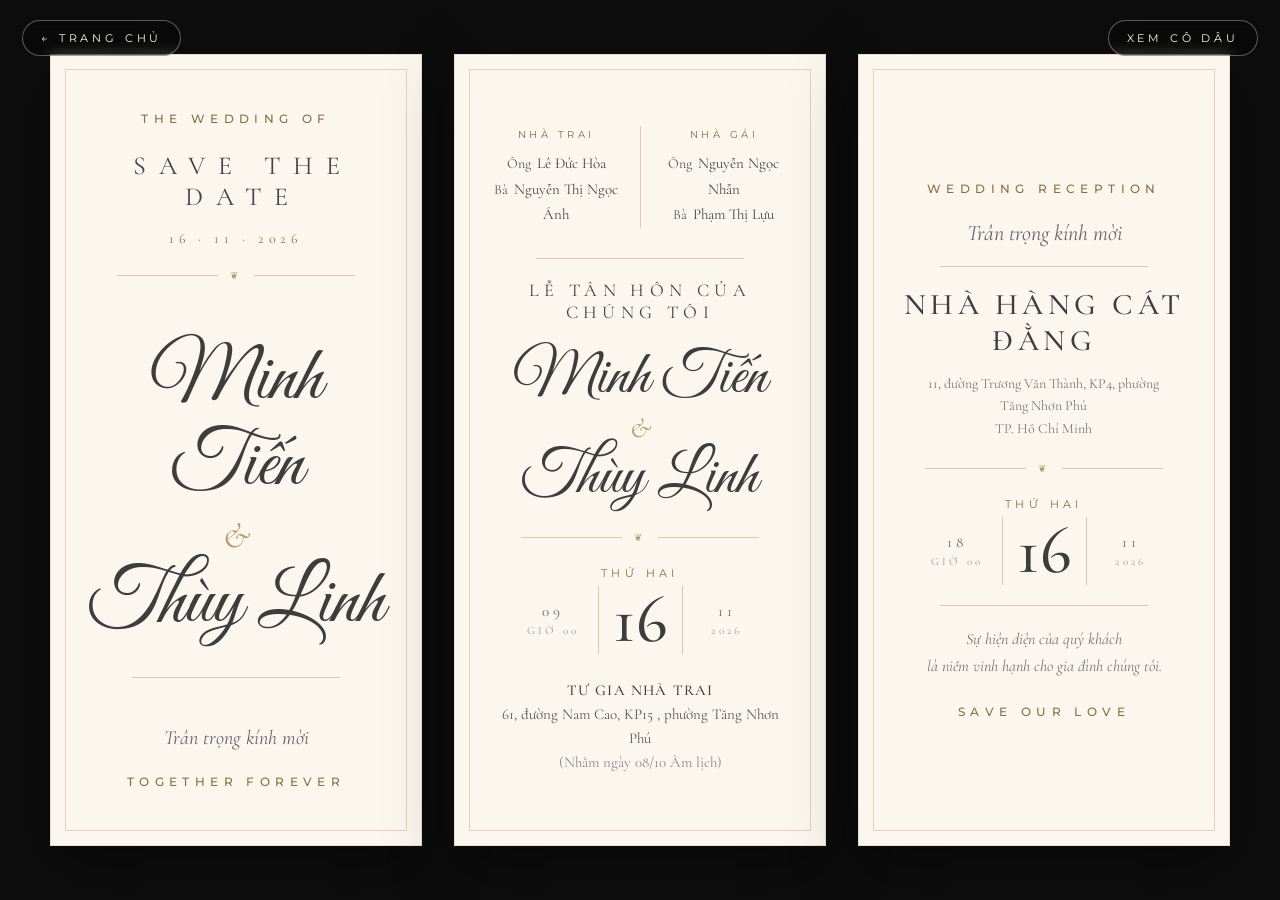
==== thiep.html @ 05ad0d91 "fix title" ====
<!DOCTYPE html>
<html lang="vi">

<head>
    <meta charset="UTF-8" />
    <meta name="viewport" content="width=device-width, initial-scale=1.0" />
    <title>Thiệp cưới</title>

    <link rel="stylesheet" href="styles.css">
</head>

<body>

    <!-- Dữ liệu dùng chung -->
    <script src="info.js"></script>

    <!-- Nút quay lại trang giới thiệu -->
    <a href="index.html" class="back-link" aria-label="Quay lại">&larr; Trang chủ</a>
    <a href="#" class="side-switch" data-side-toggle aria-label="Chuyển phía hiển thị"></a>

    <main class="invitation">

        <!-- =============================================
             CARD 1 — SAVE THE DATE
             ============================================= -->
        <section class="card card--save">
            <p class="eyebrow" data-bind="card1.eyebrowTop"></p>

            <div class="spacer-md"></div>
            <h1 class="title save-title" data-bind="card1.title"></h1>

            <p class="save-date" data-bind="card1.dateDisplay"></p>

            <div class="divider-ornate"><span>&#10086;</span></div>

            <div class="couple">
                <span class="script name" data-bind="groom.name"></span>
                <span class="amp" data-bind="card1.amp"></span>
                <span class="script name" data-bind="bride.name"></span>
            </div>

            <div class="divider"></div>

            <p class="invite-note" data-bind="card1.inviteNote"></p>

            <div class="spacer-md"></div>
            <p class="eyebrow" data-bind="card1.eyebrowBottom"></p>
        </section>


        <!-- =============================================
             CARD 2 — LỄ (Lễ Đính Hôn / Vu Quy / …)
             ============================================= -->
        <section class="card card--main">

            <!-- Gia đình hai bên -->
            <div class="families" data-bind-html="card2.familiesHtml"></div>

            <div class="divider"></div>

            <p class="main-title" data-bind="card2.title"></p>

            <div class="spacer-md"></div>

            <div class="couple-main">
                <span class="script name" data-bind="groom.name"></span>
                <span class="amp" data-bind="card2.amp"></span>
                <span class="script name" data-bind="bride.name"></span>
            </div>

            <div class="divider-ornate"><span>&#10086;</span></div>

            <p class="weekday" data-bind="card2.weekday"></p>
            <div class="date-block">
                <div class="side">
                    <span data-bind="card2.hour"></span>
                    <small data-bind="card2.minuteLabel"></small>
                </div>
                <div class="day-big" data-bind="card2.day"></div>
                <div class="side">
                    <span data-bind="card2.month"></span>
                    <small data-bind="card2.year"></small>
                </div>
            </div>

            <div class="spacer-md"></div>

            <p class="venue">
                <strong data-bind="card2.venueName"></strong><br />
                <span data-bind="card2.venueAddress"></span><br />
                <span class="muted" data-bind="card2.lunarNote"></span>
            </p>
        </section>


        <!-- =============================================
             CARD 3 — TIỆC
             ============================================= -->
        <section class="card card--party">
            <p class="eyebrow" data-bind="card3.eyebrowTop"></p>

            <div class="spacer-md"></div>
            <p class="welcome" data-bind="card3.welcome"></p>

            <div class="divider"></div>

            <h2 class="venue-name" data-bind="card3.venueName"></h2>
            <div class="spacer-sm"></div>
            <p class="venue-address" data-bind-html="card3.addressHtml"></p>

            <div class="divider-ornate"><span>&#10086;</span></div>

            <p class="weekday" data-bind="card3.weekday"></p>
            <div class="date-block">
                <div class="side">
                    <span data-bind="card3.hour"></span>
                    <small data-bind="card3.minuteLabel"></small>
                </div>
                <div class="day-big" data-bind="card3.day"></div>
                <div class="side">
                    <span data-bind="card3.month"></span>
                    <small data-bind="card3.year"></small>
                </div>
            </div>

            <div class="divider"></div>

            <p class="closing" data-bind-html="card3.closingHtml"></p>

            <div class="spacer-md"></div>
            <p class="eyebrow" data-bind="card3.eyebrowBottom"></p>
        </section>

    </main>


    <!-- =============================================================
         SCRIPT: BIND dữ liệu sự kiện được chọn vào 3 thẻ
         ============================================================= -->
    <script>
        (function () {
            /* ---- Helpers ---- */
            const escapeHtml = (value) =>
                String(value ?? "")
                    .replace(/&/g, "&amp;")
                    .replace(/</g, "&lt;")
                    .replace(/>/g, "&gt;")
                    .replace(/\"/g, "&quot;")
                    .replace(/'/g, "&#39;");

            const parseDate = (s) => {
                const m = /^\s*(.+?)\s*-\s*(\d{1,2})\/(\d{1,2})\/(\d{4})\s*$/.exec(s || "");
                return m
                    ? { weekday: m[1].trim(), day: m[2], month: m[3], year: m[4] }
                    : { weekday: "", day: "", month: "", year: "" };
            };

            const parseTime = (s) => {
                const [h = "", mm = ""] = (s || "").split(":");
                return { hour: h, minute: mm };
            };

            const linesToHtml = (lines) =>
                (Array.isArray(lines) ? lines : [lines])
                    .filter((l) => l != null && l !== "")
                    .map((l) => String(l))
                    .join("<br/>");

            const renderFamily = (family, card2) => `
                <div class="family">
                    <p class="role">${escapeHtml(family.label)}</p>
                    <p>
                        <span>${escapeHtml(card2.fatherPrefix)}</span>&nbsp;
                        <span class="parent-name">${escapeHtml(family.parents.father)}</span>
                    </p>
                    <p>
                        <span>${escapeHtml(card2.motherPrefix)}</span>&nbsp;
                        <span class="parent-name">${escapeHtml(family.parents.mother)}</span>
                    </p>
                </div>
            `;

            /* ---- Chọn event theo URL: ?event=<id> ---- */
            const params = new URLSearchParams(location.search);
            const defaultSide = info.defaultSide === "bride" ? "bride" : "groom";
            const currentSide = params.get("side") === "bride"
                ? "bride"
                : (params.get("side") === "groom" ? "groom" : defaultSide);
            const nextSide = currentSide === "groom" ? "bride" : "groom";
            const eventId = params.get("event")
                || info.defaultEventId
                || (info.events[0] && info.events[0].id);
            const buildUrl = (path, updates = {}) => {
                const nextParams = new URLSearchParams(location.search);
                Object.entries(updates).forEach(([key, value]) => {
                    if (value == null || value === "") nextParams.delete(key);
                    else nextParams.set(key, value);
                });
                const query = nextParams.toString();
                return query ? `${path}?${query}` : path;
            };

            const ev = info.events.find((e) => e.id === eventId) || info.events[0] || {};
            const sideDetails = (ev.detailsBySide && ev.detailsBySide[currentSide]) || {};
            const getEventValue = (key) => sideDetails[key] ?? ev[key] ?? "";
            const party = (ev.partyBySide && ev.partyBySide[currentSide]) || ev.party || {};
            const eventName = sideDetails.name
                || (ev.nameBySide && ev.nameBySide[currentSide])
                || ev.name
                || "";
            const card2Title = sideDetails.card2Title
                || (ev.card2TitleBySide && ev.card2TitleBySide[currentSide])
                || ev.card2Title
                || info.card2.title
                || eventName;
            const familyOrder = currentSide === "bride"
                ? [
                    { label: info.card2.nhaGaiLabel, parents: info.bride.parents },
                    { label: info.card2.nhaTraiLabel, parents: info.groom.parents }
                ]
                : [
                    { label: info.card2.nhaTraiLabel, parents: info.groom.parents },
                    { label: info.card2.nhaGaiLabel, parents: info.bride.parents }
                ];
            const familiesHtml = `
                ${renderFamily(familyOrder[0], info.card2)}
                <div class="vline"></div>
                ${renderFamily(familyOrder[1], info.card2)}
            `;

            const d = parseDate(getEventValue("date"));              // ngày của lễ (Card 1 + Card 2)
            const t2 = parseTime(getEventValue("time"));             // giờ lễ
            const t3 = parseTime(party.time || getEventValue("time")); // giờ tiệc

            const hSfx2 = info.card2.hourSuffix || "Giờ";
            const hSfx3 = info.card3.hourSuffix || "Giờ";

            const lunarRaw = (getEventValue("date_al") || "").replace(/^ÂL\s*:\s*/i, "").trim();
            const lunarNote = lunarRaw ? `(Nhằm ngày ${lunarRaw} Âm lịch)` : "";

            /* ---- ViewModel ---- */
            const vm = {
                groom: info.groom,
                bride: info.bride,

                card1: {
                    ...info.card1,
                    title: sideDetails.card1Title || ev.card1Title || info.card1.title || "Save the Date",
                    dateDisplay: (d.day && d.month && d.year)
                        ? `${d.day} · ${d.month} · ${d.year}`
                        : ""
                },

                card2: {
                    ...info.card2,
                    title: card2Title,
                    weekday: d.weekday,
                    day: d.day,
                    month: d.month,
                    year: d.year,
                    hour: t2.hour,
                    minuteLabel: hSfx2 + " " + (t2.minute || "00"),
                    venueName: (getEventValue("venue") || "").toUpperCase(),
                    venueAddress: getEventValue("address"),
                    lunarNote,
                    familiesHtml
                },

                card3: {
                    ...info.card3,
                    eyebrowTop: sideDetails.card3EyebrowTop || ev.card3EyebrowTop || info.card3.eyebrowTop || "",
                    venueName: party.venueName || info.card3.venueName || "",
                    weekday: d.weekday,
                    day: d.day,
                    month: d.month,
                    year: d.year,
                    hour: t3.hour,
                    minuteLabel: hSfx3 + " " + (t3.minute || "00"),
                    addressHtml: linesToHtml(party.addressLines || info.card3.addressLines || []),
                    closingHtml: linesToHtml(info.card3.closingLines)
                }
            };

            /* ---- Bind vào DOM ---- */
            const byPath = (obj, path) =>
                path.split(".").reduce((o, k) => (o == null ? undefined : o[k]), obj);

            const backLink = document.querySelector(".back-link");
            if (backLink) backLink.href = buildUrl("index.html", { side: currentSide, event: null });

            const switchLink = document.querySelector("[data-side-toggle]");
            if (switchLink) {
                switchLink.href = buildUrl("thiep.html", { event: eventId, side: nextSide });
                switchLink.textContent = nextSide === "groom" ? "Xem chú rể" : "Xem cô dâu";
                switchLink.title = currentSide === "groom"
                    ? "Đang xem phía chú rể"
                    : "Đang xem phía cô dâu";
            }

            document.title = eventName
                ? `${eventName} | ${info.groom.name} & ${info.bride.name}`
                : (info.pageTitle || document.title);

            document.querySelectorAll("[data-bind]").forEach((el) => {
                const v = byPath(vm, el.dataset.bind);
                if (v !== undefined && v !== null) el.textContent = String(v);
            });

            document.querySelectorAll("[data-bind-html]").forEach((el) => {
                const v = byPath(vm, el.dataset.bindHtml);
                if (v !== undefined && v !== null) el.innerHTML = String(v);
            });
        })();
    </script>

</body>

</html>
---- styles.css ----
@import url("https://fonts.googleapis.com/css2?family=Cormorant+Garamond:wght@300;400;500;600&family=Great+Vibes&family=Montserrat:wght@300;400;500;600&display=swap");

/* =========================================================
   FONT SETTINGS
   Doi font tai day de ap dung cho toan bo thiep.
   Neu dung font Google moi, doi luon dong @import phia tren.
   ========================================================= */
:root {
    --font-body: "Montserrat", "Helvetica Neue", Arial, sans-serif;
    --font-serif: "Cormorant Garamond", "Times New Roman", serif;
    --font-script: "Great Vibes", cursive;
}

/* =========================================================
   RESET & BASE
   ========================================================= */
* {
    box-sizing: border-box;
    margin: 0;
    padding: 0;
}

html,
body {
    min-height: 100%;
}

body {
    font-family: var(--font-body);
    color: #555;
    background: #0d0d0d url("assets/bg.png") center center / cover no-repeat fixed;
    min-height: 100vh;
    padding: 48px 24px;
    display: flex;
    align-items: center;
    justify-content: center;
}

/* =========================================================
   LAYOUT - 3 CARD
   ========================================================= */
.invitation {
    width: 100%;
    max-width: 1180px;
    display: grid;
    grid-template-columns: repeat(3, 1fr);
    gap: 32px;
}

.card {
    position: relative;
    background: #fbf7ee;
    padding: 56px 36px;
    min-height: 720px;
    display: flex;
    flex-direction: column;
    justify-content: center;
    align-items: center;
    text-align: center;
    color: #555;
    box-shadow: 0 20px 60px rgba(0, 0, 0, 0.35);
    border: 1px solid rgba(184, 153, 104, 0.25);
    transition: transform 0.5s ease, box-shadow 0.5s ease;
    opacity: 0;
    transform: translateY(24px);
    animation: fadeUp 1.2s ease forwards;
}

.card:nth-child(1) {
    animation-delay: 0.1s;
}

.card:nth-child(2) {
    animation-delay: 0.35s;
}

.card:nth-child(3) {
    animation-delay: 0.6s;
}

.card:hover {
    transform: translateY(-10px);
    box-shadow: 0 30px 80px rgba(0, 0, 0, 0.45);
}

.card::before {
    content: "";
    position: absolute;
    inset: 14px;
    border: 1px solid rgba(184, 153, 104, 0.4);
    pointer-events: none;
}

/* =========================================================
   TYPOGRAPHY
   ========================================================= */
.eyebrow {
    font-family: var(--font-body);
    font-size: 12px;
    font-weight: 500;
    letter-spacing: 0.45em;
    text-transform: uppercase;
    color: #8a6f3d;
}

.title {
    font-family: var(--font-serif);
    font-weight: 400;
    letter-spacing: 0.3em;
    text-transform: uppercase;
    color: #444;
}

.script {
    font-family: var(--font-script);
    color: #3d3d3d;
    font-weight: 400;
    line-height: 1.1;
}

.muted {
    color: #888;
}

/* =========================================================
   DIVIDER
   ========================================================= */
.divider {
    width: 70%;
    height: 1px;
    background: rgba(184, 153, 104, 0.5);
    margin: 20px auto;
}

.divider-ornate {
    display: flex;
    align-items: center;
    justify-content: center;
    gap: 12px;
    margin: 22px auto;
    width: 80%;
}

.divider-ornate::before,
.divider-ornate::after {
    content: "";
    flex: 1;
    height: 1px;
    background: rgba(184, 153, 104, 0.5);
}

.divider-ornate span {
    color: #b89968;
    font-size: 10px;
    letter-spacing: 0.4em;
}

/* =========================================================
   CARD 1 — SAVE THE DATE
   ========================================================= */
.card--save .save-title {
    font-size: 26px;
    letter-spacing: 0.5em;
    margin-left: 0.5em;
}

.card--save .save-date {
    margin-top: 18px;
    font-family: var(--font-serif);
    font-size: 14px;
    letter-spacing: 0.35em;
    text-transform: uppercase;
    color: #8a6f3d;
}

.card--save .couple {
    margin: 34px 0 10px;
}

.card--save .couple .name {
    font-size: 78px;
    display: block;
}

.card--save .couple .amp {
    font-family: var(--font-serif);
    font-style: italic;
    font-size: 36px;
    color: #b89968;
    display: block;
    margin: 4px 0;
}

.card--save .invite-note {
    font-family: var(--font-serif);
    font-style: italic;
    font-size: 20px;
    color: #666;
    margin-top: 28px;
}

/* =========================================================
   CARD 2 — THÔNG TIN CHÍNH
   ========================================================= */
.families {
    display: grid;
    grid-template-columns: 1fr 1px 1fr;
    gap: 18px;
    width: 100%;
    align-items: start;
    margin-bottom: 10px;
}

.families .family {
    font-family: var(--font-serif);
    color: #555;
    font-size: 14px;
    line-height: 1.7;
}

.families .family .role {
    font-family: var(--font-body);
    font-size: 10px;
    letter-spacing: 0.35em;
    text-transform: uppercase;
    color: #8a6f3d;
    margin-bottom: 8px;
}

.families .family .parent-name {
    font-size: 15px;
    color: #444;
}

.families .vline {
    width: 1px;
    background: rgba(184, 153, 104, 0.45);
    justify-self: center;
    align-self: stretch;
}

.card--main .main-title {
    font-family: var(--font-serif);
    font-weight: 400;
    font-size: 18px;
    letter-spacing: 0.3em;
    text-transform: uppercase;
    color: #444;
}

.card--main .couple-main .name {
    font-size: 62px;
    display: block;
    line-height: 1;
}

.card--main .couple-main .amp {
    font-family: var(--font-serif);
    font-style: italic;
    font-size: 28px;
    color: #b89968;
    display: block;
    margin: 2px 0;
}

.date-block {
    display: grid;
    grid-template-columns: 1fr auto 1fr;
    align-items: center;
    gap: 18px;
    margin: 6px auto 0;
}

.date-block .side {
    font-family: var(--font-serif);
    font-size: 15px;
    letter-spacing: 0.25em;
    text-transform: uppercase;
    color: #666;
}

.date-block .side small {
    display: block;
    font-size: 11px;
    letter-spacing: 0.3em;
    color: #999;
    margin-top: 4px;
}

.date-block .day-big {
    font-family: var(--font-serif);
    font-weight: 500;
    font-size: 68px;
    line-height: 1;
    color: #3d3d3d;
    padding: 0 14px;
    border-left: 1px solid rgba(184, 153, 104, 0.5);
    border-right: 1px solid rgba(184, 153, 104, 0.5);
}

.weekday {
    font-family: var(--font-body);
    font-size: 11px;
    letter-spacing: 0.4em;
    text-transform: uppercase;
    color: #8a6f3d;
}

.venue {
    font-family: var(--font-serif);
    font-size: 15px;
    line-height: 1.6;
    color: #555;
}

.venue strong {
    font-weight: 500;
    color: #3d3d3d;
    letter-spacing: 0.08em;
}

/* =========================================================
   CARD 3 — TIỆC CƯỚI
   ========================================================= */
.card--party .welcome {
    font-family: var(--font-serif);
    font-style: italic;
    font-size: 22px;
    color: #666;
}

.card--party .venue-name {
    font-family: var(--font-serif);
    font-size: 30px;
    font-weight: 500;
    letter-spacing: 0.15em;
    text-transform: uppercase;
    color: #3d3d3d;
    line-height: 1.2;
}

.card--party .venue-address {
    font-family: var(--font-serif);
    font-size: 14px;
    color: #777;
    line-height: 1.6;
    max-width: 80%;
    margin: 0 auto;
}

.card--party .closing {
    font-family: var(--font-serif);
    font-style: italic;
    font-size: 16px;
    color: #777;
    line-height: 1.7;
    max-width: 85%;
    margin: 0 auto;
}

/* =========================================================
   SPACERS
   ========================================================= */
.spacer-sm {
    height: 14px;
}

.spacer-md {
    height: 24px;
}

.spacer-lg {
    height: 36px;
}

/* =========================================================
   ANIMATION
   ========================================================= */
@keyframes fadeUp {
    from {
        opacity: 0;
        transform: translateY(24px);
    }

    to {
        opacity: 1;
        transform: translateY(0);
    }
}

/* =========================================================
   BACK LINK (trang chi tiết)
   ========================================================= */
.back-link,
.side-switch {
    position: fixed;
    top: 20px;
    z-index: 10;
    font-family: var(--font-body);
    font-size: 11px;
    letter-spacing: 0.35em;
    text-transform: uppercase;
    color: #fbf7ee;
    text-decoration: none;
    padding: 10px 18px;
    border: 1px solid rgba(251, 247, 238, 0.35);
    border-radius: 999px;
    background: rgba(0, 0, 0, 0.25);
    backdrop-filter: blur(6px);
    transition: all 0.3s ease;
}

.back-link {
    left: 22px;
}

.side-switch {
    right: 22px;
}

.back-link:hover,
.side-switch:hover {
    background: rgba(251, 247, 238, 0.15);
    border-color: rgba(251, 247, 238, 0.7);
}

/* =========================================================
   LANDING PAGE — index.html
   ========================================================= */
.landing-card {
    width: 100%;
    max-width: 680px;
    background: #fbf7ee;
    border-radius: 28px;
    padding: 56px 44px 44px;
    box-shadow: 0 25px 70px rgba(0, 0, 0, 0.45);
    border: 1px solid rgba(184, 153, 104, 0.25);
    text-align: center;
    position: relative;
    opacity: 0;
    transform: translateY(24px);
    animation: fadeUp 1.1s ease forwards;
}

.landing-eyebrow {
    font-family: var(--font-body);
    font-size: 12px;
    font-weight: 500;
    letter-spacing: 0.45em;
    text-transform: uppercase;
    color: #8a6f3d;
    margin-bottom: 18px;
}

.landing-couple {
    margin: 10px 0 28px;
}

.landing-name {
    font-family: var(--font-script);
    font-size: 84px;
    color: #1a4325;
    font-weight: 400;
    line-height: 1.05;
}

.landing-amp {
    font-family: var(--font-serif);
    font-style: italic;
    font-size: 40px;
    color: #c5a059;
    margin: 6px 0;
}

.event-list {
    list-style: none;
    display: grid;
    gap: 18px;
    margin: 22px 0 30px;
}

.event-card-wrap {
    opacity: 0;
    transform: translateY(18px);
    animation: fadeUp 0.9s ease forwards;
}

.event-card {
    display: block;
    text-decoration: none;
    background: #ffffff;
    border: 1px solid rgba(26, 67, 37, 0.18);
    border-radius: 18px;
    padding: 22px 26px;
    color: #555;
    text-align: center;
    position: relative;
    overflow: hidden;
    transition: transform 0.35s ease, box-shadow 0.35s ease, border-color 0.35s ease;
}

.event-card::after {
    content: "";
    position: absolute;
    inset: 0;
    background: linear-gradient(120deg, transparent 0%, rgba(197, 160, 89, 0.08) 50%, transparent 100%);
    opacity: 0;
    transition: opacity 0.4s ease;
    pointer-events: none;
}

.event-card:hover {
    transform: translateY(-4px);
    box-shadow: 0 14px 32px rgba(0, 0, 0, 0.18);
    border-color: rgba(197, 160, 89, 0.6);
}

.event-card:hover::after {
    opacity: 1;
}

.event-name {
    font-family: var(--font-serif);
    font-weight: 600;
    font-size: 24px;
    letter-spacing: 0.06em;
    color: #1a4325;
    margin-bottom: 6px;
}

.event-date {
    font-family: var(--font-serif);
    font-size: 15px;
    color: #84a58b;
    letter-spacing: 0.04em;
}

.event-date-al {
    font-family: var(--font-body);
    font-size: 12px;
    color: #999;
    letter-spacing: 0.1em;
    margin-top: 2px;
}

.event-venue {
    margin-top: 12px;
    font-family: var(--font-body);
    font-size: 10px;
    font-weight: 600;
    letter-spacing: 0.28em;
    text-transform: uppercase;
    color: #8a6f3d;
}

.event-address {
    margin-top: 6px;
    font-family: var(--font-serif);
    font-size: 15px;
    line-height: 1.5;
    color: #666;
}

.event-cta {
    display: inline-block;
    margin-top: 10px;
    font-family: var(--font-body);
    font-size: 10px;
    letter-spacing: 0.35em;
    text-transform: uppercase;
    color: #c5a059;
    opacity: 0;
    transform: translateY(6px);
    transition: opacity 0.35s ease, transform 0.35s ease;
}

.event-card:hover .event-cta {
    opacity: 1;
    transform: translateY(0);
}

.landing-footer {
    font-family: var(--font-body);
    font-size: 11px;
    font-weight: 500;
    letter-spacing: 0.45em;
    text-transform: uppercase;
    color: #8a6f3d;
    margin-top: 12px;
}

/* =========================================================
   RESPONSIVE
   ========================================================= */
@media (max-width: 960px) {
    body {
        padding: 28px 16px;
        background-attachment: scroll;
    }

    .invitation {
        grid-template-columns: 1fr;
        max-width: 460px;
        gap: 24px;
    }

    .card {
        min-height: auto;
        padding: 48px 28px;
    }

    .card--save .couple .name {
        font-size: 64px;
    }

    .card--main .couple-main .name {
        font-size: 54px;
    }

    .date-block .day-big {
        font-size: 58px;
    }

    .landing-card {
        padding: 44px 26px 30px;
        border-radius: 22px;
    }

    .landing-name {
        font-size: 64px;
    }

    .landing-amp {
        font-size: 32px;
    }

    .back-link,
    .side-switch {
        top: 12px;
        padding: 8px 14px;
        font-size: 10px;
    }

    .back-link {
        left: 12px;
    }

    .side-switch {
        right: 12px;
    }
}
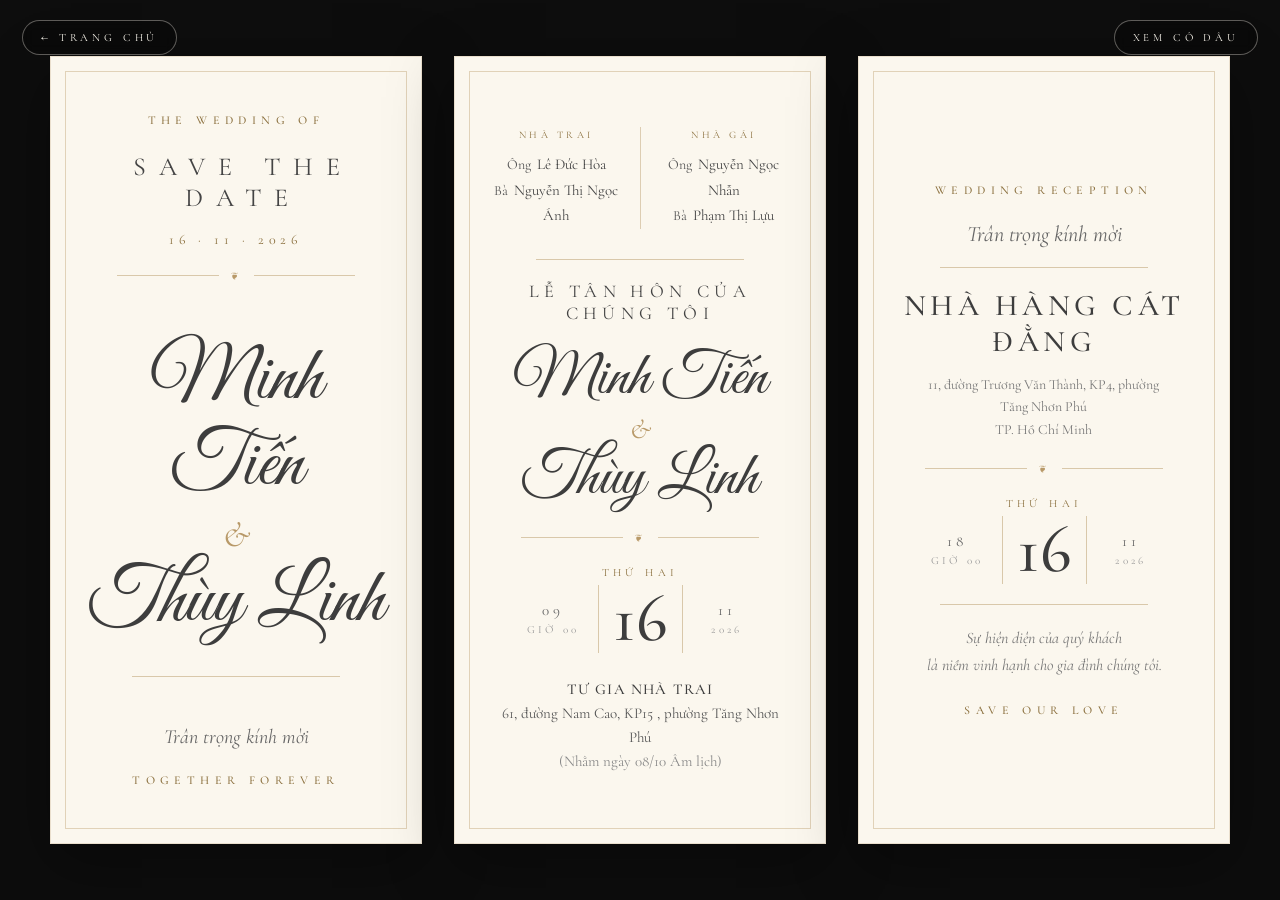
==== commit 8a748dde: "fix" ====
--- a/thiep.html
+++ b/thiep.html
@@ -6,6 +6,8 @@
     <meta name="viewport" content="width=device-width, initial-scale=1.0" />
     <title>Thiệp cưới</title>
 
+    <link rel="icon" type="image/png" href="assets/marriage.png">
+    <link rel="apple-touch-icon" href="assets/marriage.png">
     <link rel="stylesheet" href="styles.css">
 </head>
 
--- a/styles.css
+++ b/styles.css
@@ -1,16 +1,18 @@
-@import url("https://fonts.googleapis.com/css2?family=Cormorant+Garamond:wght@300;400;500;600&family=Great+Vibes&family=Montserrat:wght@300;400;500;600&display=swap");
+@import url("https://fonts.googleapis.com/css2?family=Be+Vietnam+Pro:wght@300;400;500;600&family=Cormorant+Garamond:wght@300;400;500;600&family=Great+Vibes&family=Montserrat:wght@300;400;500;600&display=swap");
 
 /* =========================================================
    FONT SETTINGS
    Doi font tai day de ap dung cho toan bo thiep.
    Neu dung font Google moi, doi luon dong @import phia tren.
    ========================================================= */
-:root {
-    --font-body: "Montserrat", "Helvetica Neue", Arial, sans-serif;
+   :root {
+    --font-body: "Cormorant Garamond", "Times New Roman", serif;
     --font-serif: "Cormorant Garamond", "Times New Roman", serif;
     --font-script: "Great Vibes", cursive;
-}
-
+
+    --font-date: "Cormorant Garamond", "Times New Roman", serif;
+    --font-address: "Cormorant Garamond", "Times New Roman", serif;
+}
 /* =========================================================
    RESET & BASE
    ========================================================= */
@@ -166,7 +168,7 @@
 
 .card--save .save-date {
     margin-top: 18px;
-    font-family: var(--font-serif);
+    font-family: var(--font-date);
     font-size: 14px;
     letter-spacing: 0.35em;
     text-transform: uppercase;
@@ -272,7 +274,7 @@
 }
 
 .date-block .side {
-    font-family: var(--font-serif);
+    font-family: var(--font-date);
     font-size: 15px;
     letter-spacing: 0.25em;
     text-transform: uppercase;
@@ -288,7 +290,7 @@
 }
 
 .date-block .day-big {
-    font-family: var(--font-serif);
+    font-family: var(--font-date);
     font-weight: 500;
     font-size: 68px;
     line-height: 1;
@@ -299,7 +301,7 @@
 }
 
 .weekday {
-    font-family: var(--font-body);
+    font-family: var(--font-date);
     font-size: 11px;
     letter-spacing: 0.4em;
     text-transform: uppercase;
@@ -307,7 +309,7 @@
 }
 
 .venue {
-    font-family: var(--font-serif);
+    font-family: var(--font-address);
     font-size: 15px;
     line-height: 1.6;
     color: #555;
@@ -340,7 +342,7 @@
 }
 
 .card--party .venue-address {
-    font-family: var(--font-serif);
+    font-family: var(--font-address);
     font-size: 14px;
     color: #777;
     line-height: 1.6;
@@ -529,14 +531,14 @@
 }
 
 .event-date {
-    font-family: var(--font-serif);
+    font-family: var(--font-date);
     font-size: 15px;
     color: #84a58b;
     letter-spacing: 0.04em;
 }
 
 .event-date-al {
-    font-family: var(--font-body);
+    font-family: var(--font-date);
     font-size: 12px;
     color: #999;
     letter-spacing: 0.1em;
@@ -555,7 +557,7 @@
 
 .event-address {
     margin-top: 6px;
-    font-family: var(--font-serif);
+    font-family: var(--font-address);
     font-size: 15px;
     line-height: 1.5;
     color: #666;
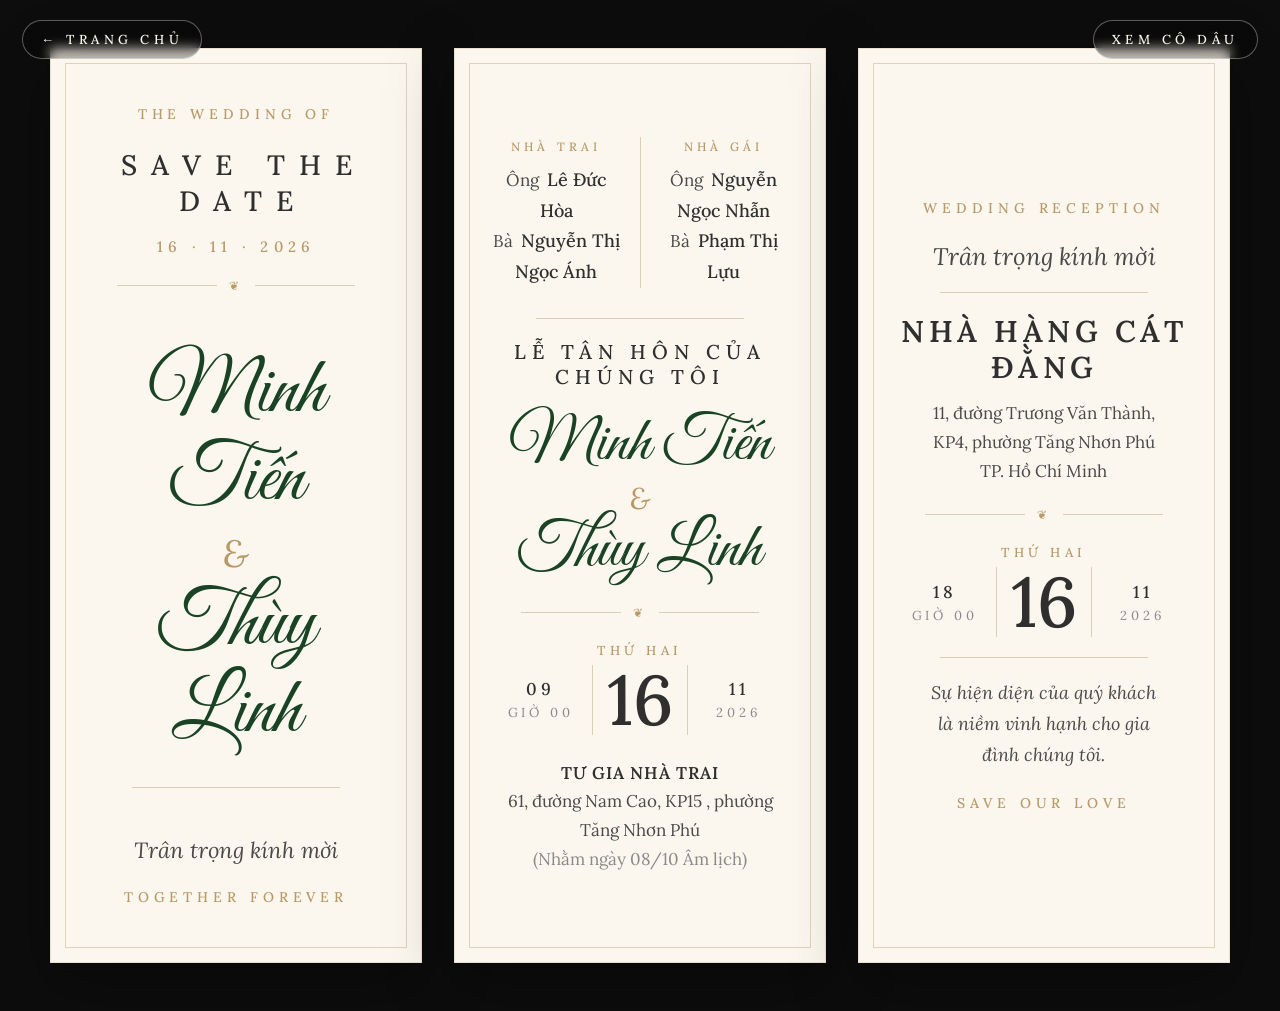
==== commit e0901bdb: "update" ====
--- a/thiep.html
+++ b/thiep.html
@@ -15,6 +15,7 @@
 
     <!-- Dữ liệu dùng chung -->
     <script src="info.js"></script>
+    <script src="transitions.js"></script>
 
     <!-- Nút quay lại trang giới thiệu -->
     <a href="index.html" class="back-link" aria-label="Quay lại">&larr; Trang chủ</a>
--- a/styles.css
+++ b/styles.css
@@ -1,18 +1,30 @@
-@import url("https://fonts.googleapis.com/css2?family=Be+Vietnam+Pro:wght@300;400;500;600&family=Cormorant+Garamond:wght@300;400;500;600&family=Great+Vibes&family=Montserrat:wght@300;400;500;600&display=swap");
+@import url("https://fonts.googleapis.com/css2?family=Lora:ital,wght@0,400;0,500;0,600;0,700;1,400;1,500;1,600&family=Great+Vibes&display=swap");
 
 /* =========================================================
    FONT SETTINGS
-   Doi font tai day de ap dung cho toan bo thiep.
-   Neu dung font Google moi, doi luon dong @import phia tren.
-   ========================================================= */
-   :root {
-    --font-body: "Cormorant Garamond", "Times New Roman", serif;
-    --font-serif: "Cormorant Garamond", "Times New Roman", serif;
-    --font-script: "Great Vibes", cursive;
-
-    --font-date: "Cormorant Garamond", "Times New Roman", serif;
-    --font-address: "Cormorant Garamond", "Times New Roman", serif;
-}
+     • --font-serif  : Lora — full vietnamese subset, render
+                       chuẩn các dấu chồng (ậ, ế, ễ, ự, ẫ, ợ…).
+     • --font-script : Great Vibes — calligraphy thanh thoát.
+                       Lưu ý: Great Vibes không có vietnamese
+                       subset chính thức, vài ký tự dấu chồng
+                       sẽ fallback sang font cursive hệ thống.
+   ========================================================= */
+:root {
+    --font-serif: "Lora", "Times New Roman", serif;
+    --font-script: "Great Vibes", "Brush Script MT", cursive;
+
+    --color-text: #4a4a4a;
+    --color-heading: #2f2f2f;
+    --color-muted: #8a8a8a;
+    --color-gold: #b89968;
+    --color-gold-soft: #c9ad7b;
+    --color-paper: #fbf7ee;
+    --color-line: rgba(184, 153, 104, 0.45);
+
+    --ease-out-expo: cubic-bezier(0.22, 1, 0.36, 1);
+    --ease-in-out-quart: cubic-bezier(0.76, 0, 0.24, 1);
+}
+
 /* =========================================================
    RESET & BASE
    ========================================================= */
@@ -27,15 +39,88 @@
     min-height: 100%;
 }
 
+html {
+    background: #0d0d0d url("assets/bg.png") center center / cover no-repeat fixed;
+}
+
 body {
-    font-family: var(--font-body);
-    color: #555;
-    background: #0d0d0d url("assets/bg.png") center center / cover no-repeat fixed;
+    font-family: var(--font-serif);
+    font-weight: 400;
+    color: var(--color-text);
     min-height: 100vh;
     padding: 48px 24px;
     display: flex;
     align-items: center;
     justify-content: center;
+    -webkit-font-smoothing: antialiased;
+    -moz-osx-font-smoothing: grayscale;
+    text-rendering: optimizeLegibility;
+}
+
+/* =========================================================
+   PAGE TRANSITIONS
+   - Trình duyệt mới: View Transitions API native (chỉ opacity
+     + slight slide, KHÔNG blur — blur khiến lag)
+   - Trình duyệt cũ : transitions.js inject .page-curtain để
+     che khoảng trống giữa 2 trang → không thấy flash
+   ========================================================= */
+@view-transition {
+    navigation: auto;
+}
+
+::view-transition-old(root) {
+    animation: 0.35s ease-out both fadeOutSimple;
+}
+
+::view-transition-new(root) {
+    animation: 0.55s var(--ease-out-expo) both fadeInSimple;
+}
+
+@keyframes fadeOutSimple {
+    to { opacity: 0; }
+}
+
+@keyframes fadeInSimple {
+    from {
+        opacity: 0;
+        transform: translateY(10px);
+    }
+}
+
+/* === Curtain (fallback cho trình duyệt không có View Transitions) === */
+.page-curtain {
+    position: fixed;
+    inset: 0;
+    z-index: 9999;
+    background: #0d0d0d;
+    opacity: 1;
+    pointer-events: none;
+    transition: opacity 0.6s var(--ease-out-expo);
+    will-change: opacity;
+}
+
+.page-curtain.is-open {
+    opacity: 0;
+}
+
+.page-curtain.is-covering {
+    opacity: 1;
+    transition-duration: 0.32s;
+    transition-timing-function: var(--ease-in-out-quart);
+}
+
+@media (prefers-reduced-motion: reduce) {
+    ::view-transition-old(root),
+    ::view-transition-new(root),
+    .card,
+    .landing-card,
+    .event-card-wrap {
+        animation-duration: 0.001ms !important;
+        animation-delay: 0ms !important;
+    }
+    .page-curtain {
+        transition-duration: 0.001ms !important;
+    }
 }
 
 /* =========================================================
@@ -51,7 +136,7 @@
 
 .card {
     position: relative;
-    background: #fbf7ee;
+    background: var(--color-paper);
     padding: 56px 36px;
     min-height: 720px;
     display: flex;
@@ -59,26 +144,19 @@
     justify-content: center;
     align-items: center;
     text-align: center;
-    color: #555;
+    color: var(--color-text);
     box-shadow: 0 20px 60px rgba(0, 0, 0, 0.35);
     border: 1px solid rgba(184, 153, 104, 0.25);
     transition: transform 0.5s ease, box-shadow 0.5s ease;
     opacity: 0;
-    transform: translateY(24px);
-    animation: fadeUp 1.2s ease forwards;
-}
-
-.card:nth-child(1) {
-    animation-delay: 0.1s;
-}
-
-.card:nth-child(2) {
-    animation-delay: 0.35s;
-}
-
-.card:nth-child(3) {
-    animation-delay: 0.6s;
-}
+    transform: translateY(18px);
+    animation: fadeUp 0.7s var(--ease-out-expo) forwards;
+    will-change: opacity, transform;
+}
+
+.card:nth-child(1) { animation-delay: 0.05s; }
+.card:nth-child(2) { animation-delay: 0.15s; }
+.card:nth-child(3) { animation-delay: 0.25s; }
 
 .card:hover {
     transform: translateY(-10px);
@@ -94,34 +172,46 @@
 }
 
 /* =========================================================
-   TYPOGRAPHY
-   ========================================================= */
-.eyebrow {
-    font-family: var(--font-body);
-    font-size: 12px;
+   TYPOGRAPHY — hệ thống chung
+   ========================================================= */
+.eyebrow,
+.weekday,
+.families .family .role,
+.card--save .save-date,
+.event-venue,
+.event-cta,
+.landing-eyebrow,
+.landing-footer,
+.back-link,
+.side-switch,
+.divider-ornate span {
+    font-family: var(--font-serif);
     font-weight: 500;
-    letter-spacing: 0.45em;
     text-transform: uppercase;
-    color: #8a6f3d;
-}
+    letter-spacing: 0.35em;
+    color: var(--color-gold);
+}
+
+.eyebrow { font-size: 14px; }
+.weekday { font-size: 13px; }
 
 .title {
     font-family: var(--font-serif);
-    font-weight: 400;
+    font-weight: 500;
     letter-spacing: 0.3em;
     text-transform: uppercase;
-    color: #444;
+    color: var(--color-heading);
 }
 
 .script {
     font-family: var(--font-script);
-    color: #3d3d3d;
+    color: #1a4325;
     font-weight: 400;
     line-height: 1.1;
 }
 
 .muted {
-    color: #888;
+    color: var(--color-muted);
 }
 
 /* =========================================================
@@ -130,7 +220,7 @@
 .divider {
     width: 70%;
     height: 1px;
-    background: rgba(184, 153, 104, 0.5);
+    background: var(--color-line);
     margin: 20px auto;
 }
 
@@ -148,12 +238,11 @@
     content: "";
     flex: 1;
     height: 1px;
-    background: rgba(184, 153, 104, 0.5);
+    background: var(--color-line);
 }
 
 .divider-ornate span {
-    color: #b89968;
-    font-size: 10px;
+    font-size: 12px;
     letter-spacing: 0.4em;
 }
 
@@ -161,18 +250,15 @@
    CARD 1 — SAVE THE DATE
    ========================================================= */
 .card--save .save-title {
-    font-size: 26px;
+    font-size: 28px;
     letter-spacing: 0.5em;
     margin-left: 0.5em;
 }
 
 .card--save .save-date {
     margin-top: 18px;
-    font-family: var(--font-date);
-    font-size: 14px;
+    font-size: 15px;
     letter-spacing: 0.35em;
-    text-transform: uppercase;
-    color: #8a6f3d;
 }
 
 .card--save .couple {
@@ -180,15 +266,16 @@
 }
 
 .card--save .couple .name {
-    font-size: 78px;
+    font-size: 80px;
     display: block;
 }
 
 .card--save .couple .amp {
     font-family: var(--font-serif);
     font-style: italic;
-    font-size: 36px;
-    color: #b89968;
+    font-weight: 400;
+    font-size: 38px;
+    color: var(--color-gold);
     display: block;
     margin: 4px 0;
 }
@@ -196,8 +283,9 @@
 .card--save .invite-note {
     font-family: var(--font-serif);
     font-style: italic;
-    font-size: 20px;
-    color: #666;
+    font-weight: 400;
+    font-size: 22px;
+    color: var(--color-text);
     margin-top: 28px;
 }
 
@@ -215,43 +303,42 @@
 
 .families .family {
     font-family: var(--font-serif);
-    color: #555;
-    font-size: 14px;
+    font-weight: 400;
+    color: var(--color-text);
+    font-size: 17px;
     line-height: 1.7;
 }
 
 .families .family .role {
-    font-family: var(--font-body);
-    font-size: 10px;
+    font-size: 12px;
     letter-spacing: 0.35em;
-    text-transform: uppercase;
-    color: #8a6f3d;
     margin-bottom: 8px;
 }
 
 .families .family .parent-name {
-    font-size: 15px;
-    color: #444;
+    font-weight: 500;
+    font-size: 18px;
+    color: var(--color-heading);
 }
 
 .families .vline {
     width: 1px;
-    background: rgba(184, 153, 104, 0.45);
+    background: var(--color-line);
     justify-self: center;
     align-self: stretch;
 }
 
 .card--main .main-title {
     font-family: var(--font-serif);
-    font-weight: 400;
-    font-size: 18px;
+    font-weight: 500;
+    font-size: 20px;
     letter-spacing: 0.3em;
     text-transform: uppercase;
-    color: #444;
+    color: var(--color-heading);
 }
 
 .card--main .couple-main .name {
-    font-size: 62px;
+    font-size: 64px;
     display: block;
     line-height: 1;
 }
@@ -259,8 +346,9 @@
 .card--main .couple-main .amp {
     font-family: var(--font-serif);
     font-style: italic;
-    font-size: 28px;
-    color: #b89968;
+    font-weight: 400;
+    font-size: 30px;
+    color: var(--color-gold);
     display: block;
     margin: 2px 0;
 }
@@ -274,51 +362,46 @@
 }
 
 .date-block .side {
-    font-family: var(--font-date);
-    font-size: 15px;
+    font-family: var(--font-serif);
+    font-weight: 500;
+    font-size: 17px;
     letter-spacing: 0.25em;
     text-transform: uppercase;
-    color: #666;
+    color: var(--color-heading);
 }
 
 .date-block .side small {
     display: block;
-    font-size: 11px;
+    font-size: 13px;
+    font-weight: 400;
     letter-spacing: 0.3em;
-    color: #999;
+    color: var(--color-muted);
     margin-top: 4px;
 }
 
 .date-block .day-big {
-    font-family: var(--font-date);
+    font-family: var(--font-serif);
     font-weight: 500;
-    font-size: 68px;
+    font-size: 70px;
     line-height: 1;
-    color: #3d3d3d;
+    color: var(--color-heading);
     padding: 0 14px;
-    border-left: 1px solid rgba(184, 153, 104, 0.5);
-    border-right: 1px solid rgba(184, 153, 104, 0.5);
-}
-
-.weekday {
-    font-family: var(--font-date);
-    font-size: 11px;
-    letter-spacing: 0.4em;
-    text-transform: uppercase;
-    color: #8a6f3d;
+    border-left: 1px solid var(--color-line);
+    border-right: 1px solid var(--color-line);
 }
 
 .venue {
-    font-family: var(--font-address);
-    font-size: 15px;
-    line-height: 1.6;
-    color: #555;
+    font-family: var(--font-serif);
+    font-weight: 400;
+    font-size: 17px;
+    line-height: 1.7;
+    color: var(--color-text);
 }
 
 .venue strong {
-    font-weight: 500;
-    color: #3d3d3d;
-    letter-spacing: 0.08em;
+    font-weight: 600;
+    color: var(--color-heading);
+    letter-spacing: 0.06em;
 }
 
 /* =========================================================
@@ -327,25 +410,27 @@
 .card--party .welcome {
     font-family: var(--font-serif);
     font-style: italic;
-    font-size: 22px;
-    color: #666;
+    font-weight: 400;
+    font-size: 24px;
+    color: var(--color-text);
 }
 
 .card--party .venue-name {
     font-family: var(--font-serif);
     font-size: 30px;
-    font-weight: 500;
+    font-weight: 600;
     letter-spacing: 0.15em;
     text-transform: uppercase;
-    color: #3d3d3d;
+    color: var(--color-heading);
     line-height: 1.2;
 }
 
 .card--party .venue-address {
-    font-family: var(--font-address);
-    font-size: 14px;
-    color: #777;
-    line-height: 1.6;
+    font-family: var(--font-serif);
+    font-weight: 400;
+    font-size: 17px;
+    color: var(--color-text);
+    line-height: 1.7;
     max-width: 80%;
     margin: 0 auto;
 }
@@ -353,8 +438,9 @@
 .card--party .closing {
     font-family: var(--font-serif);
     font-style: italic;
-    font-size: 16px;
-    color: #777;
+    font-weight: 400;
+    font-size: 18px;
+    color: var(--color-text);
     line-height: 1.7;
     max-width: 85%;
     margin: 0 auto;
@@ -363,17 +449,9 @@
 /* =========================================================
    SPACERS
    ========================================================= */
-.spacer-sm {
-    height: 14px;
-}
-
-.spacer-md {
-    height: 24px;
-}
-
-.spacer-lg {
-    height: 36px;
-}
+.spacer-sm { height: 14px; }
+.spacer-md { height: 24px; }
+.spacer-lg { height: 36px; }
 
 /* =========================================================
    ANIMATION
@@ -381,7 +459,7 @@
 @keyframes fadeUp {
     from {
         opacity: 0;
-        transform: translateY(24px);
+        transform: translateY(18px);
     }
 
     to {
@@ -391,18 +469,16 @@
 }
 
 /* =========================================================
-   BACK LINK (trang chi tiết)
+   BACK LINK & SIDE SWITCH
    ========================================================= */
 .back-link,
 .side-switch {
     position: fixed;
     top: 20px;
     z-index: 10;
-    font-family: var(--font-body);
-    font-size: 11px;
+    font-size: 13px;
     letter-spacing: 0.35em;
-    text-transform: uppercase;
-    color: #fbf7ee;
+    color: var(--color-paper);
     text-decoration: none;
     padding: 10px 18px;
     border: 1px solid rgba(251, 247, 238, 0.35);
@@ -412,13 +488,8 @@
     transition: all 0.3s ease;
 }
 
-.back-link {
-    left: 22px;
-}
-
-.side-switch {
-    right: 22px;
-}
+.back-link { left: 22px; }
+.side-switch { right: 22px; }
 
 .back-link:hover,
 .side-switch:hover {
@@ -432,7 +503,7 @@
 .landing-card {
     width: 100%;
     max-width: 680px;
-    background: #fbf7ee;
+    background: var(--color-paper);
     border-radius: 28px;
     padding: 56px 44px 44px;
     box-shadow: 0 25px 70px rgba(0, 0, 0, 0.45);
@@ -440,17 +511,13 @@
     text-align: center;
     position: relative;
     opacity: 0;
-    transform: translateY(24px);
-    animation: fadeUp 1.1s ease forwards;
+    transform: translateY(18px);
+    animation: fadeUp 0.65s var(--ease-out-expo) 0.05s forwards;
+    will-change: opacity, transform;
 }
 
 .landing-eyebrow {
-    font-family: var(--font-body);
-    font-size: 12px;
-    font-weight: 500;
-    letter-spacing: 0.45em;
-    text-transform: uppercase;
-    color: #8a6f3d;
+    font-size: 14px;
     margin-bottom: 18px;
 }
 
@@ -460,7 +527,7 @@
 
 .landing-name {
     font-family: var(--font-script);
-    font-size: 84px;
+    font-size: 86px;
     color: #1a4325;
     font-weight: 400;
     line-height: 1.05;
@@ -469,8 +536,9 @@
 .landing-amp {
     font-family: var(--font-serif);
     font-style: italic;
-    font-size: 40px;
-    color: #c5a059;
+    font-weight: 400;
+    font-size: 42px;
+    color: var(--color-gold-soft);
     margin: 6px 0;
 }
 
@@ -483,8 +551,9 @@
 
 .event-card-wrap {
     opacity: 0;
-    transform: translateY(18px);
-    animation: fadeUp 0.9s ease forwards;
+    transform: translateY(14px);
+    animation: fadeUp 0.55s var(--ease-out-expo) forwards;
+    will-change: opacity, transform;
 }
 
 .event-card {
@@ -494,11 +563,11 @@
     border: 1px solid rgba(26, 67, 37, 0.18);
     border-radius: 18px;
     padding: 22px 26px;
-    color: #555;
+    color: var(--color-text);
     text-align: center;
     position: relative;
     overflow: hidden;
-    transition: transform 0.35s ease, box-shadow 0.35s ease, border-color 0.35s ease;
+    transition: transform 0.4s var(--ease-out-expo), box-shadow 0.4s var(--ease-out-expo), border-color 0.4s ease;
 }
 
 .event-card::after {
@@ -524,53 +593,51 @@
 .event-name {
     font-family: var(--font-serif);
     font-weight: 600;
-    font-size: 24px;
+    font-size: 26px;
     letter-spacing: 0.06em;
     color: #1a4325;
     margin-bottom: 6px;
 }
 
 .event-date {
-    font-family: var(--font-date);
-    font-size: 15px;
+    font-family: var(--font-serif);
+    font-weight: 400;
+    font-size: 18px;
     color: #84a58b;
     letter-spacing: 0.04em;
 }
 
 .event-date-al {
-    font-family: var(--font-date);
-    font-size: 12px;
-    color: #999;
-    letter-spacing: 0.1em;
+    font-family: var(--font-serif);
+    font-style: italic;
+    font-weight: 400;
+    font-size: 15px;
+    color: var(--color-muted);
+    letter-spacing: 0.05em;
     margin-top: 2px;
 }
 
 .event-venue {
     margin-top: 12px;
-    font-family: var(--font-body);
-    font-size: 10px;
-    font-weight: 600;
-    letter-spacing: 0.28em;
-    text-transform: uppercase;
-    color: #8a6f3d;
+    font-size: 12px;
+    letter-spacing: 0.3em;
 }
 
 .event-address {
     margin-top: 6px;
-    font-family: var(--font-address);
-    font-size: 15px;
-    line-height: 1.5;
-    color: #666;
+    font-family: var(--font-serif);
+    font-weight: 400;
+    font-size: 17px;
+    line-height: 1.6;
+    color: var(--color-text);
 }
 
 .event-cta {
     display: inline-block;
     margin-top: 10px;
-    font-family: var(--font-body);
-    font-size: 10px;
+    font-size: 12px;
     letter-spacing: 0.35em;
-    text-transform: uppercase;
-    color: #c5a059;
+    color: var(--color-gold-soft);
     opacity: 0;
     transform: translateY(6px);
     transition: opacity 0.35s ease, transform 0.35s ease;
@@ -582,12 +649,7 @@
 }
 
 .landing-footer {
-    font-family: var(--font-body);
-    font-size: 11px;
-    font-weight: 500;
-    letter-spacing: 0.45em;
-    text-transform: uppercase;
-    color: #8a6f3d;
+    font-size: 13px;
     margin-top: 12px;
 }
 
@@ -612,15 +674,15 @@
     }
 
     .card--save .couple .name {
-        font-size: 64px;
+        font-size: 66px;
     }
 
     .card--main .couple-main .name {
-        font-size: 54px;
+        font-size: 56px;
     }
 
     .date-block .day-big {
-        font-size: 58px;
+        font-size: 60px;
     }
 
     .landing-card {
@@ -629,25 +691,20 @@
     }
 
     .landing-name {
-        font-size: 64px;
+        font-size: 66px;
     }
 
     .landing-amp {
-        font-size: 32px;
+        font-size: 34px;
     }
 
     .back-link,
     .side-switch {
         top: 12px;
         padding: 8px 14px;
-        font-size: 10px;
-    }
-
-    .back-link {
-        left: 12px;
-    }
-
-    .side-switch {
-        right: 12px;
-    }
-}
+        font-size: 12px;
+    }
+
+    .back-link { left: 12px; }
+    .side-switch { right: 12px; }
+}
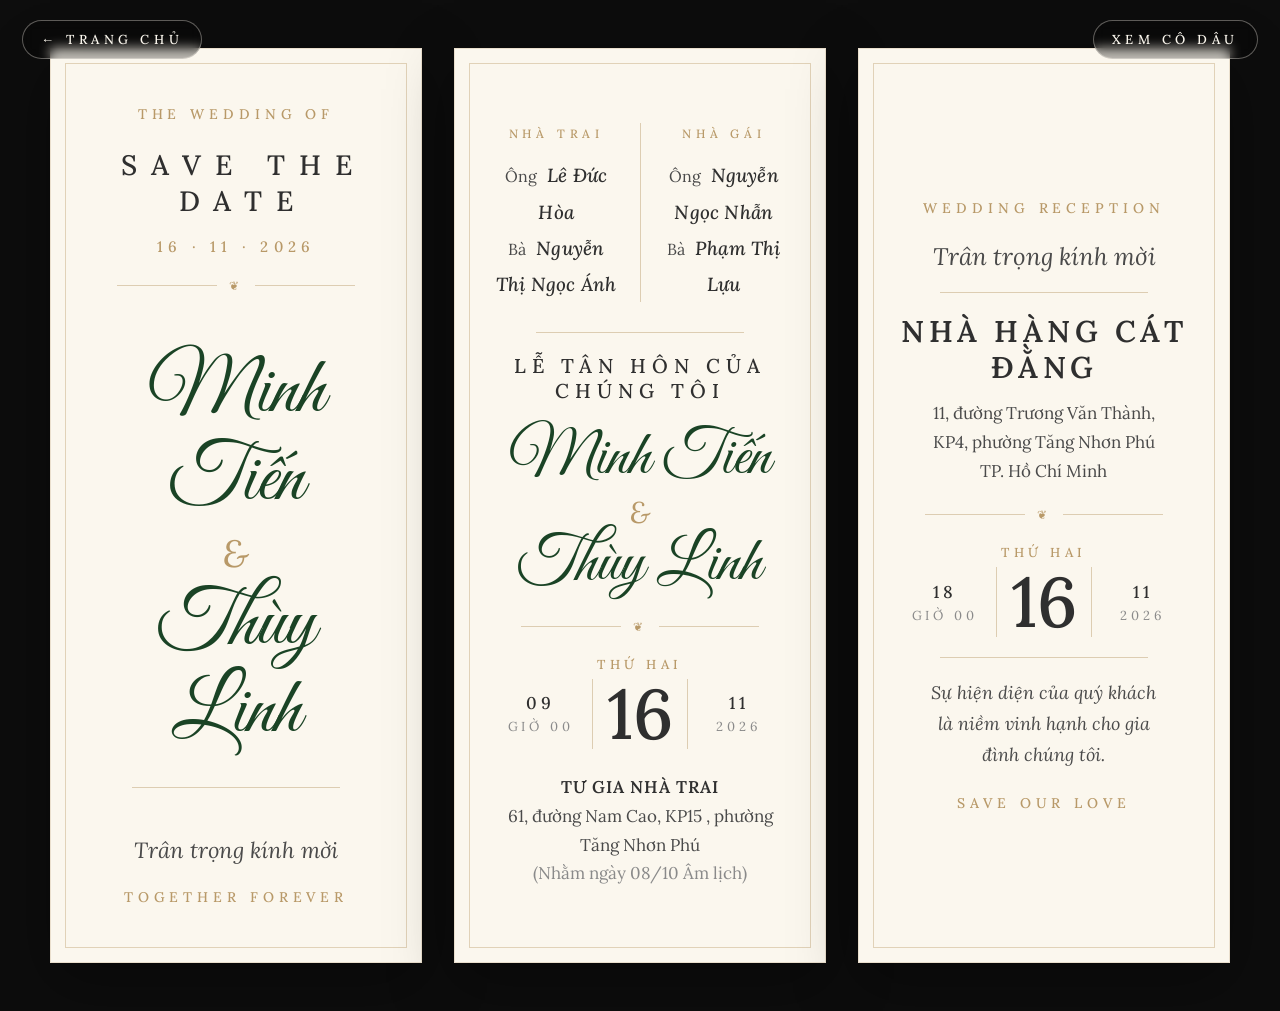
==== commit 8b0413de: "update background" ====
--- a/thiep.html
+++ b/thiep.html
@@ -8,14 +8,15 @@
 
     <link rel="icon" type="image/png" href="assets/marriage.png">
     <link rel="apple-touch-icon" href="assets/marriage.png">
-    <link rel="stylesheet" href="styles.css">
+    <link rel="stylesheet" href="css/styles.css">
 </head>
 
 <body>
 
     <!-- Dữ liệu dùng chung -->
-    <script src="info.js"></script>
-    <script src="transitions.js"></script>
+    <script src="js/info.js"></script>
+    <script src="js/bg-rotator.js"></script>
+    <script src="js/transitions.js"></script>
 
     <!-- Nút quay lại trang giới thiệu -->
     <a href="index.html" class="back-link" aria-label="Quay lại">&larr; Trang chủ</a>
--- a/css/styles.css
+++ b/css/styles.css
@@ -0,0 +1,748 @@
+@import url("https://fonts.googleapis.com/css2?family=Lora:ital,wght@0,400;0,500;0,600;0,700;1,400;1,500;1,600&family=Great+Vibes&display=swap");
+
+/* =========================================================
+   FONT SETTINGS
+     • --font-serif  : Lora — full vietnamese subset, render
+                       chuẩn các dấu chồng (ậ, ế, ễ, ự, ẫ, ợ…).
+     • --font-script : Great Vibes — calligraphy thanh thoát.
+                       Lưu ý: Great Vibes không có vietnamese
+                       subset chính thức, vài ký tự dấu chồng
+                       sẽ fallback sang font cursive hệ thống.
+   ========================================================= */
+:root {
+    --font-serif: "Lora", "Times New Roman", serif;
+    --font-script: "Great Vibes", "Brush Script MT", cursive;
+
+    --color-text: #4a4a4a;
+    --color-heading: #2f2f2f;
+    --color-muted: #8a8a8a;
+    --color-gold: #b89968;
+    --color-gold-soft: #c9ad7b;
+    --color-paper: #fbf7ee;
+    --color-line: rgba(184, 153, 104, 0.45);
+
+    --ease-out-expo: cubic-bezier(0.22, 1, 0.36, 1);
+    --ease-in-out-quart: cubic-bezier(0.76, 0, 0.24, 1);
+}
+
+/* =========================================================
+   RESET & BASE
+   ========================================================= */
+* {
+    box-sizing: border-box;
+    margin: 0;
+    padding: 0;
+}
+
+html,
+body {
+    min-height: 100%;
+}
+
+html {
+    background: #0d0d0d;
+}
+
+/* =========================================================
+   BACKGROUND ROTATOR
+   - 2 layer fixed chồng nhau, crossfade opacity
+   - z-index: -1 để luôn nằm dưới mọi nội dung
+   ========================================================= */
+.bg-rotator {
+    position: fixed;
+    inset: 0;
+    z-index: -1;
+    pointer-events: none;
+    background: #0d0d0d;
+    overflow: hidden;
+}
+
+.bg-rotator__layer {
+    position: absolute;
+    inset: 0;
+    background-position: center center;
+    background-size: cover;
+    background-repeat: no-repeat;
+    opacity: 0;
+    transition: opacity 1.2s ease-in-out;
+    will-change: opacity;
+}
+
+.bg-rotator__layer.is-active {
+    opacity: 1;
+}
+
+@media (prefers-reduced-motion: reduce) {
+    .bg-rotator__layer {
+        transition-duration: 0.001ms !important;
+    }
+}
+
+body {
+    font-family: var(--font-serif);
+    font-weight: 400;
+    color: var(--color-text);
+    min-height: 100vh;
+    padding: 48px 24px;
+    display: flex;
+    align-items: center;
+    justify-content: center;
+    -webkit-font-smoothing: antialiased;
+    -moz-osx-font-smoothing: grayscale;
+    text-rendering: optimizeLegibility;
+}
+
+/* =========================================================
+   PAGE TRANSITIONS
+   - Trình duyệt mới: View Transitions API native (chỉ opacity
+     + slight slide, KHÔNG blur — blur khiến lag)
+   - Trình duyệt cũ : transitions.js inject .page-curtain để
+     che khoảng trống giữa 2 trang → không thấy flash
+   ========================================================= */
+@view-transition {
+    navigation: auto;
+}
+
+::view-transition-old(root) {
+    animation: 0.35s ease-out both fadeOutSimple;
+}
+
+::view-transition-new(root) {
+    animation: 0.55s var(--ease-out-expo) both fadeInSimple;
+}
+
+@keyframes fadeOutSimple {
+    to { opacity: 0; }
+}
+
+@keyframes fadeInSimple {
+    from {
+        opacity: 0;
+        transform: translateY(10px);
+    }
+}
+
+/* === Curtain (fallback cho trình duyệt không có View Transitions) === */
+.page-curtain {
+    position: fixed;
+    inset: 0;
+    z-index: 9999;
+    background: #0d0d0d;
+    opacity: 1;
+    pointer-events: none;
+    transition: opacity 0.6s var(--ease-out-expo);
+    will-change: opacity;
+}
+
+.page-curtain.is-open {
+    opacity: 0;
+}
+
+.page-curtain.is-covering {
+    opacity: 1;
+    transition-duration: 0.32s;
+    transition-timing-function: var(--ease-in-out-quart);
+}
+
+@media (prefers-reduced-motion: reduce) {
+    ::view-transition-old(root),
+    ::view-transition-new(root),
+    .card,
+    .landing-card,
+    .event-card-wrap {
+        animation-duration: 0.001ms !important;
+        animation-delay: 0ms !important;
+    }
+    .page-curtain {
+        transition-duration: 0.001ms !important;
+    }
+}
+
+/* =========================================================
+   LAYOUT - 3 CARD
+   ========================================================= */
+.invitation {
+    width: 100%;
+    max-width: 1180px;
+    display: grid;
+    grid-template-columns: repeat(3, 1fr);
+    gap: 32px;
+}
+
+.card {
+    position: relative;
+    background: var(--color-paper);
+    padding: 56px 36px;
+    min-height: 720px;
+    display: flex;
+    flex-direction: column;
+    justify-content: center;
+    align-items: center;
+    text-align: center;
+    color: var(--color-text);
+    box-shadow: 0 20px 60px rgba(0, 0, 0, 0.35);
+    border: 1px solid rgba(184, 153, 104, 0.25);
+    transition: transform 0.5s ease, box-shadow 0.5s ease;
+    opacity: 0;
+    transform: translateY(18px);
+    animation: fadeUp 0.7s var(--ease-out-expo) forwards;
+    will-change: opacity, transform;
+}
+
+.card:nth-child(1) { animation-delay: 0.05s; }
+.card:nth-child(2) { animation-delay: 0.15s; }
+.card:nth-child(3) { animation-delay: 0.25s; }
+
+.card:hover {
+    transform: translateY(-10px);
+    box-shadow: 0 30px 80px rgba(0, 0, 0, 0.45);
+}
+
+.card::before {
+    content: "";
+    position: absolute;
+    inset: 14px;
+    border: 1px solid rgba(184, 153, 104, 0.4);
+    pointer-events: none;
+}
+
+/* =========================================================
+   TYPOGRAPHY — hệ thống chung
+   ========================================================= */
+.eyebrow,
+.weekday,
+.families .family .role,
+.card--save .save-date,
+.event-venue,
+.event-cta,
+.landing-eyebrow,
+.landing-footer,
+.back-link,
+.side-switch,
+.divider-ornate span {
+    font-family: var(--font-serif);
+    font-weight: 500;
+    text-transform: uppercase;
+    letter-spacing: 0.35em;
+    color: var(--color-gold);
+}
+
+.eyebrow { font-size: 14px; }
+.weekday { font-size: 13px; }
+
+.title {
+    font-family: var(--font-serif);
+    font-weight: 500;
+    letter-spacing: 0.3em;
+    text-transform: uppercase;
+    color: var(--color-heading);
+}
+
+.script {
+    font-family: var(--font-script);
+    color: #1a4325;
+    font-weight: 400;
+    line-height: 1.1;
+}
+
+.muted {
+    color: var(--color-muted);
+}
+
+/* =========================================================
+   DIVIDER
+   ========================================================= */
+.divider {
+    width: 70%;
+    height: 1px;
+    background: var(--color-line);
+    margin: 20px auto;
+}
+
+.divider-ornate {
+    display: flex;
+    align-items: center;
+    justify-content: center;
+    gap: 12px;
+    margin: 22px auto;
+    width: 80%;
+}
+
+.divider-ornate::before,
+.divider-ornate::after {
+    content: "";
+    flex: 1;
+    height: 1px;
+    background: var(--color-line);
+}
+
+.divider-ornate span {
+    font-size: 12px;
+    letter-spacing: 0.4em;
+}
+
+/* =========================================================
+   CARD 1 — SAVE THE DATE
+   ========================================================= */
+.card--save .save-title {
+    font-size: 28px;
+    letter-spacing: 0.5em;
+    margin-left: 0.5em;
+}
+
+.card--save .save-date {
+    margin-top: 18px;
+    font-size: 15px;
+    letter-spacing: 0.35em;
+}
+
+.card--save .couple {
+    margin: 34px 0 10px;
+}
+
+.card--save .couple .name {
+    font-size: 80px;
+    display: block;
+}
+
+.card--save .couple .amp {
+    font-family: var(--font-serif);
+    font-style: italic;
+    font-weight: 400;
+    font-size: 38px;
+    color: var(--color-gold);
+    display: block;
+    margin: 4px 0;
+}
+
+.card--save .invite-note {
+    font-family: var(--font-serif);
+    font-style: italic;
+    font-weight: 400;
+    font-size: 22px;
+    color: var(--color-text);
+    margin-top: 28px;
+}
+
+/* =========================================================
+   CARD 2 — THÔNG TIN CHÍNH
+   ========================================================= */
+.families {
+    display: grid;
+    grid-template-columns: 1fr 1px 1fr;
+    gap: 18px;
+    width: 100%;
+    align-items: start;
+    margin-bottom: 10px;
+}
+
+.families .family {
+    font-family: var(--font-serif);
+    font-weight: 400;
+    color: var(--color-text);
+    font-size: 16px;
+    line-height: 1.9;
+}
+
+.families .family .role {
+    font-size: 12px;
+    letter-spacing: 0.4em;
+    margin-bottom: 12px;
+}
+
+.families .family .parent-name {
+    font-style: italic;
+    font-weight: 500;
+    font-size: 19px;
+    color: var(--color-heading);
+    letter-spacing: 0.01em;
+    margin-left: 2px;
+}
+
+.families .vline {
+    width: 1px;
+    background: var(--color-line);
+    justify-self: center;
+    align-self: stretch;
+}
+
+.card--main .main-title {
+    font-family: var(--font-serif);
+    font-weight: 500;
+    font-size: 20px;
+    letter-spacing: 0.3em;
+    text-transform: uppercase;
+    color: var(--color-heading);
+}
+
+.card--main .couple-main .name {
+    font-size: 64px;
+    display: block;
+    line-height: 1;
+}
+
+.card--main .couple-main .amp {
+    font-family: var(--font-serif);
+    font-style: italic;
+    font-weight: 400;
+    font-size: 30px;
+    color: var(--color-gold);
+    display: block;
+    margin: 2px 0;
+}
+
+.date-block {
+    display: grid;
+    grid-template-columns: 1fr auto 1fr;
+    align-items: center;
+    gap: 18px;
+    margin: 6px auto 0;
+}
+
+.date-block .side {
+    font-family: var(--font-serif);
+    font-weight: 500;
+    font-size: 17px;
+    letter-spacing: 0.25em;
+    text-transform: uppercase;
+    color: var(--color-heading);
+}
+
+.date-block .side small {
+    display: block;
+    font-size: 13px;
+    font-weight: 400;
+    letter-spacing: 0.3em;
+    color: var(--color-muted);
+    margin-top: 4px;
+}
+
+.date-block .day-big {
+    font-family: var(--font-serif);
+    font-weight: 500;
+    font-size: 70px;
+    line-height: 1;
+    color: var(--color-heading);
+    padding: 0 14px;
+    border-left: 1px solid var(--color-line);
+    border-right: 1px solid var(--color-line);
+}
+
+.venue {
+    font-family: var(--font-serif);
+    font-weight: 400;
+    font-size: 17px;
+    line-height: 1.7;
+    color: var(--color-text);
+}
+
+.venue strong {
+    font-weight: 600;
+    color: var(--color-heading);
+    letter-spacing: 0.06em;
+}
+
+/* =========================================================
+   CARD 3 — TIỆC CƯỚI
+   ========================================================= */
+.card--party .welcome {
+    font-family: var(--font-serif);
+    font-style: italic;
+    font-weight: 400;
+    font-size: 24px;
+    color: var(--color-text);
+}
+
+.card--party .venue-name {
+    font-family: var(--font-serif);
+    font-size: 30px;
+    font-weight: 600;
+    letter-spacing: 0.15em;
+    text-transform: uppercase;
+    color: var(--color-heading);
+    line-height: 1.2;
+}
+
+.card--party .venue-address {
+    font-family: var(--font-serif);
+    font-weight: 400;
+    font-size: 17px;
+    color: var(--color-text);
+    line-height: 1.7;
+    max-width: 80%;
+    margin: 0 auto;
+}
+
+.card--party .closing {
+    font-family: var(--font-serif);
+    font-style: italic;
+    font-weight: 400;
+    font-size: 18px;
+    color: var(--color-text);
+    line-height: 1.7;
+    max-width: 85%;
+    margin: 0 auto;
+}
+
+/* =========================================================
+   SPACERS
+   ========================================================= */
+.spacer-sm { height: 14px; }
+.spacer-md { height: 24px; }
+.spacer-lg { height: 36px; }
+
+/* =========================================================
+   ANIMATION
+   ========================================================= */
+@keyframes fadeUp {
+    from {
+        opacity: 0;
+        transform: translateY(18px);
+    }
+
+    to {
+        opacity: 1;
+        transform: translateY(0);
+    }
+}
+
+/* =========================================================
+   BACK LINK & SIDE SWITCH
+   ========================================================= */
+.back-link,
+.side-switch {
+    position: fixed;
+    top: 20px;
+    z-index: 10;
+    font-size: 13px;
+    letter-spacing: 0.35em;
+    color: var(--color-paper);
+    text-decoration: none;
+    padding: 10px 18px;
+    border: 1px solid rgba(251, 247, 238, 0.35);
+    border-radius: 999px;
+    background: rgba(0, 0, 0, 0.25);
+    backdrop-filter: blur(6px);
+    transition: all 0.3s ease;
+}
+
+.back-link { left: 22px; }
+.side-switch { right: 22px; }
+
+.back-link:hover,
+.side-switch:hover {
+    background: rgba(251, 247, 238, 0.15);
+    border-color: rgba(251, 247, 238, 0.7);
+}
+
+/* =========================================================
+   LANDING PAGE — index.html
+   ========================================================= */
+.landing-card {
+    width: 100%;
+    max-width: 680px;
+    background: var(--color-paper);
+    border-radius: 28px;
+    padding: 56px 44px 44px;
+    box-shadow: 0 25px 70px rgba(0, 0, 0, 0.45);
+    border: 1px solid rgba(184, 153, 104, 0.25);
+    text-align: center;
+    position: relative;
+    opacity: 0;
+    transform: translateY(18px);
+    animation: fadeUp 0.65s var(--ease-out-expo) 0.05s forwards;
+    will-change: opacity, transform;
+}
+
+.landing-eyebrow {
+    font-size: 14px;
+    margin-bottom: 18px;
+}
+
+.landing-couple {
+    margin: 10px 0 28px;
+}
+
+.landing-name {
+    font-family: var(--font-script);
+    font-size: 86px;
+    color: #1a4325;
+    font-weight: 400;
+    line-height: 1.05;
+}
+
+.landing-amp {
+    font-family: var(--font-serif);
+    font-style: italic;
+    font-weight: 400;
+    font-size: 42px;
+    color: var(--color-gold-soft);
+    margin: 6px 0;
+}
+
+.event-list {
+    list-style: none;
+    display: grid;
+    gap: 18px;
+    margin: 22px 0 30px;
+}
+
+.event-card-wrap {
+    opacity: 0;
+    transform: translateY(14px);
+    animation: fadeUp 0.55s var(--ease-out-expo) forwards;
+    will-change: opacity, transform;
+}
+
+.event-card {
+    display: block;
+    text-decoration: none;
+    background: #ffffff;
+    border: 1px solid rgba(26, 67, 37, 0.18);
+    border-radius: 18px;
+    padding: 22px 26px;
+    color: var(--color-text);
+    text-align: center;
+    position: relative;
+    overflow: hidden;
+    transition: transform 0.4s var(--ease-out-expo), box-shadow 0.4s var(--ease-out-expo), border-color 0.4s ease;
+}
+
+.event-card::after {
+    content: "";
+    position: absolute;
+    inset: 0;
+    background: linear-gradient(120deg, transparent 0%, rgba(197, 160, 89, 0.08) 50%, transparent 100%);
+    opacity: 0;
+    transition: opacity 0.4s ease;
+    pointer-events: none;
+}
+
+.event-card:hover {
+    transform: translateY(-4px);
+    box-shadow: 0 14px 32px rgba(0, 0, 0, 0.18);
+    border-color: rgba(197, 160, 89, 0.6);
+}
+
+.event-card:hover::after {
+    opacity: 1;
+}
+
+.event-name {
+    font-family: var(--font-serif);
+    font-weight: 600;
+    font-size: 26px;
+    letter-spacing: 0.06em;
+    color: #1a4325;
+    margin-bottom: 6px;
+}
+
+.event-date {
+    font-family: var(--font-serif);
+    font-weight: 400;
+    font-size: 18px;
+    color: #84a58b;
+    letter-spacing: 0.04em;
+}
+
+.event-date-al {
+    font-family: var(--font-serif);
+    font-style: italic;
+    font-weight: 400;
+    font-size: 15px;
+    color: var(--color-muted);
+    letter-spacing: 0.05em;
+    margin-top: 2px;
+}
+
+.event-venue {
+    margin-top: 12px;
+    font-size: 12px;
+    letter-spacing: 0.3em;
+}
+
+.event-address {
+    margin-top: 6px;
+    font-family: var(--font-serif);
+    font-weight: 400;
+    font-size: 17px;
+    line-height: 1.6;
+    color: var(--color-text);
+}
+
+.event-cta {
+    display: inline-block;
+    margin-top: 10px;
+    font-size: 12px;
+    letter-spacing: 0.35em;
+    color: var(--color-gold-soft);
+    opacity: 0;
+    transform: translateY(6px);
+    transition: opacity 0.35s ease, transform 0.35s ease;
+}
+
+.event-card:hover .event-cta {
+    opacity: 1;
+    transform: translateY(0);
+}
+
+.landing-footer {
+    font-size: 13px;
+    margin-top: 12px;
+}
+
+/* =========================================================
+   RESPONSIVE
+   ========================================================= */
+@media (max-width: 960px) {
+    body {
+        padding: 28px 16px;
+        background-attachment: scroll;
+    }
+
+    .invitation {
+        grid-template-columns: 1fr;
+        max-width: 460px;
+        gap: 24px;
+    }
+
+    .card {
+        min-height: auto;
+        padding: 48px 28px;
+    }
+
+    .card--save .couple .name {
+        font-size: 66px;
+    }
+
+    .card--main .couple-main .name {
+        font-size: 56px;
+    }
+
+    .date-block .day-big {
+        font-size: 60px;
+    }
+
+    .landing-card {
+        padding: 44px 26px 30px;
+        border-radius: 22px;
+    }
+
+    .landing-name {
+        font-size: 66px;
+    }
+
+    .landing-amp {
+        font-size: 34px;
+    }
+
+    .back-link,
+    .side-switch {
+        top: 12px;
+        padding: 8px 14px;
+        font-size: 12px;
+    }
+
+    .back-link { left: 12px; }
+    .side-switch { right: 12px; }
+}
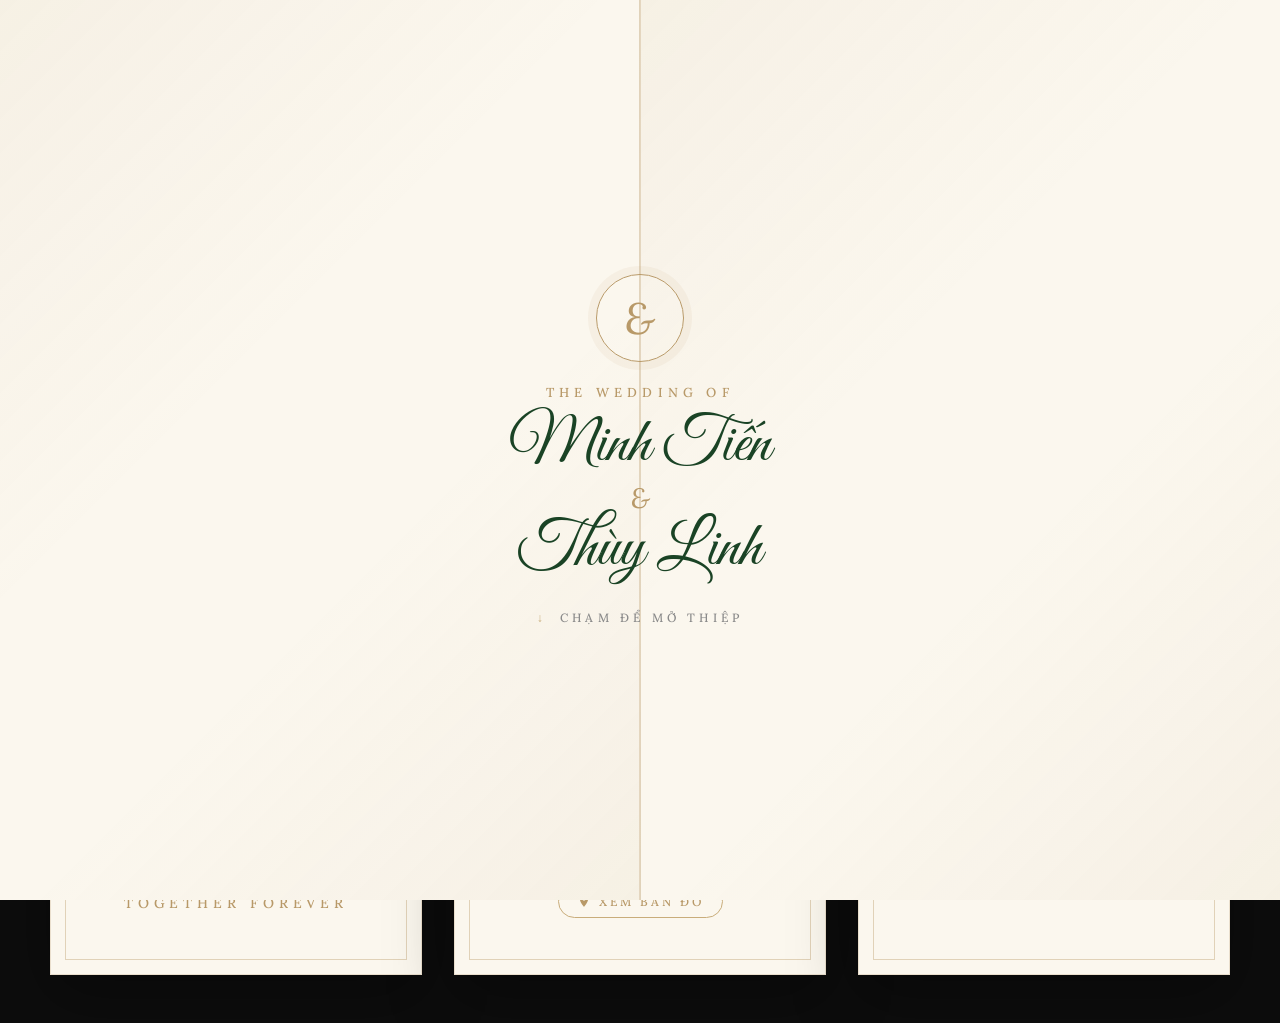
==== commit ed87f13a: "update UI" ====
--- a/thiep.html
+++ b/thiep.html
@@ -15,7 +15,10 @@
 
     <!-- Dữ liệu dùng chung -->
     <script src="js/info.js"></script>
+    <script src="js/loader.js"></script>
     <script src="js/bg-rotator.js"></script>
+    <script src="js/envelope.js"></script>
+    <script src="js/music.js"></script>
     <script src="js/transitions.js"></script>
 
     <!-- Nút quay lại trang giới thiệu -->
@@ -94,6 +97,15 @@
                 <span data-bind="card2.venueAddress"></span><br />
                 <span class="muted" data-bind="card2.lunarNote"></span>
             </p>
+
+            <a class="maps-btn" target="_blank" rel="noopener"
+               data-bind-href="card2.mapsUrl"
+               aria-label="Xem bản đồ địa điểm lễ">
+                <svg viewBox="0 0 24 24" width="14" height="14" aria-hidden="true">
+                    <path fill="currentColor" d="M12 2a7 7 0 0 0-7 7c0 5.25 7 13 7 13s7-7.75 7-13a7 7 0 0 0-7-7zm0 9.5A2.5 2.5 0 1 1 14.5 9 2.5 2.5 0 0 1 12 11.5z"/>
+                </svg>
+                <span>Xem bản đồ</span>
+            </a>
         </section>
 
 
@@ -111,6 +123,15 @@
             <h2 class="venue-name" data-bind="card3.venueName"></h2>
             <div class="spacer-sm"></div>
             <p class="venue-address" data-bind-html="card3.addressHtml"></p>
+
+            <a class="maps-btn" target="_blank" rel="noopener"
+               data-bind-href="card3.mapsUrl"
+               aria-label="Xem bản đồ địa điểm tiệc">
+                <svg viewBox="0 0 24 24" width="14" height="14" aria-hidden="true">
+                    <path fill="currentColor" d="M12 2a7 7 0 0 0-7 7c0 5.25 7 13 7 13s7-7.75 7-13a7 7 0 0 0-7-7zm0 9.5A2.5 2.5 0 1 1 14.5 9 2.5 2.5 0 0 1 12 11.5z"/>
+                </svg>
+                <span>Xem bản đồ</span>
+            </a>
 
             <div class="divider-ornate"><span>&#10086;</span></div>
 
@@ -242,6 +263,18 @@
             const lunarRaw = (getEventValue("date_al") || "").replace(/^ÂL\s*:\s*/i, "").trim();
             const lunarNote = lunarRaw ? `(Nhằm ngày ${lunarRaw} Âm lịch)` : "";
 
+            /* ---- Google Maps URL ---- */
+            const buildMapsUrl = (parts) => {
+                const q = (Array.isArray(parts) ? parts : [parts])
+                    .filter(Boolean).join(", ").trim();
+                return q ? `https://www.google.com/maps/search/?api=1&query=${encodeURIComponent(q)}` : "";
+            };
+            const card2MapsUrl = sideDetails.mapsUrl
+                || ev.mapsUrl
+                || buildMapsUrl([getEventValue("venue"), getEventValue("address")]);
+            const card3MapsUrl = (party && party.mapsUrl)
+                || buildMapsUrl([party.venueName, ...(party.addressLines || info.card3.addressLines || [])]);
+
             /* ---- ViewModel ---- */
             const vm = {
                 groom: info.groom,
@@ -267,7 +300,8 @@
                     venueName: (getEventValue("venue") || "").toUpperCase(),
                     venueAddress: getEventValue("address"),
                     lunarNote,
-                    familiesHtml
+                    familiesHtml,
+                    mapsUrl: card2MapsUrl
                 },
 
                 card3: {
@@ -281,7 +315,8 @@
                     hour: t3.hour,
                     minuteLabel: hSfx3 + " " + (t3.minute || "00"),
                     addressHtml: linesToHtml(party.addressLines || info.card3.addressLines || []),
-                    closingHtml: linesToHtml(info.card3.closingLines)
+                    closingHtml: linesToHtml(info.card3.closingLines),
+                    mapsUrl: card3MapsUrl
                 }
             };
 
@@ -314,6 +349,15 @@
                 const v = byPath(vm, el.dataset.bindHtml);
                 if (v !== undefined && v !== null) el.innerHTML = String(v);
             });
+
+            document.querySelectorAll("[data-bind-href]").forEach((el) => {
+                const v = byPath(vm, el.dataset.bindHref);
+                if (v) {
+                    el.setAttribute("href", String(v));
+                } else {
+                    el.style.display = "none";
+                }
+            });
         })();
     </script>
 
--- a/css/styles.css
+++ b/css/styles.css
@@ -692,6 +692,380 @@
 }
 
 /* =========================================================
+   APP LOADER
+   - Full screen overlay với monogram + dots
+   - Tự ẩn khi bg ready & window load
+   ========================================================= */
+.app-loader {
+    position: fixed;
+    inset: 0;
+    z-index: 9998;
+    display: flex;
+    align-items: center;
+    justify-content: center;
+    background: #0d0d0d;
+    opacity: 1;
+    pointer-events: auto;
+    transition: opacity 0.6s var(--ease-out-expo);
+}
+
+.app-loader.is-hiding {
+    opacity: 0;
+    pointer-events: none;
+}
+
+.app-loader__inner {
+    display: flex;
+    flex-direction: column;
+    align-items: center;
+    gap: 24px;
+}
+
+.app-loader__monogram {
+    width: 84px;
+    height: 84px;
+    border-radius: 50%;
+    border: 1px solid var(--color-gold);
+    display: flex;
+    align-items: center;
+    justify-content: center;
+    color: var(--color-gold);
+    box-shadow: 0 0 0 6px rgba(184, 153, 104, 0.08);
+    animation: loaderPulse 1.8s var(--ease-in-out-quart) infinite;
+}
+
+.app-loader__amp {
+    font-family: var(--font-serif);
+    font-style: italic;
+    font-size: 38px;
+    line-height: 1;
+}
+
+.app-loader__dots {
+    display: flex;
+    gap: 8px;
+}
+
+.app-loader__dots span {
+    width: 6px;
+    height: 6px;
+    border-radius: 50%;
+    background: var(--color-gold-soft);
+    opacity: 0.4;
+    animation: loaderDot 1.2s ease-in-out infinite;
+}
+
+.app-loader__dots span:nth-child(2) { animation-delay: 0.15s; }
+.app-loader__dots span:nth-child(3) { animation-delay: 0.3s; }
+
+@keyframes loaderPulse {
+    0%, 100% { transform: scale(1); box-shadow: 0 0 0 6px rgba(184, 153, 104, 0.08); }
+    50%      { transform: scale(1.06); box-shadow: 0 0 0 12px rgba(184, 153, 104, 0); }
+}
+
+@keyframes loaderDot {
+    0%, 80%, 100% { opacity: 0.3; transform: translateY(0); }
+    40%           { opacity: 1;   transform: translateY(-4px); }
+}
+
+/* =========================================================
+   COUNTDOWN
+   ========================================================= */
+.countdown {
+    text-align: center;
+    margin: 18px 0 22px;
+    padding: 18px 12px;
+    border-top: 1px solid var(--color-line);
+    border-bottom: 1px solid var(--color-line);
+}
+
+.countdown__label {
+    font-family: var(--font-serif);
+    font-weight: 500;
+    text-transform: uppercase;
+    letter-spacing: 0.35em;
+    color: var(--color-gold);
+    font-size: 12px;
+    margin-bottom: 12px;
+}
+
+.countdown__grid {
+    display: flex;
+    align-items: baseline;
+    justify-content: center;
+    gap: 6px;
+}
+
+.countdown__cell {
+    display: flex;
+    flex-direction: column;
+    align-items: center;
+    min-width: 56px;
+    padding: 6px 8px;
+}
+
+.countdown__cell span {
+    font-family: var(--font-serif);
+    font-weight: 500;
+    font-size: 32px;
+    line-height: 1;
+    color: var(--color-heading);
+    font-variant-numeric: tabular-nums;
+}
+
+.countdown__cell small {
+    margin-top: 6px;
+    font-size: 10px;
+    letter-spacing: 0.3em;
+    text-transform: uppercase;
+    color: var(--color-muted);
+}
+
+.countdown__sep {
+    font-size: 24px;
+    color: var(--color-gold-soft);
+    align-self: flex-start;
+    padding-top: 6px;
+}
+
+.countdown__note {
+    margin-top: 10px;
+    font-family: var(--font-serif);
+    font-style: italic;
+    font-size: 14px;
+    color: var(--color-muted);
+}
+
+/* =========================================================
+   MUSIC TOGGLE — nút nổi góc dưới phải
+   ========================================================= */
+.music-toggle {
+    position: fixed;
+    right: 22px;
+    bottom: 22px;
+    z-index: 50;
+    width: 46px;
+    height: 46px;
+    border-radius: 50%;
+    border: 1px solid rgba(184, 153, 104, 0.55);
+    background: rgba(13, 13, 13, 0.55);
+    backdrop-filter: blur(6px);
+    color: var(--color-gold-soft);
+    cursor: pointer;
+    display: flex;
+    align-items: center;
+    justify-content: center;
+    padding: 0;
+    transition: all 0.3s ease;
+}
+
+.music-toggle:hover {
+    background: rgba(184, 153, 104, 0.18);
+    border-color: var(--color-gold);
+    color: var(--color-paper);
+}
+
+.music-toggle__bars {
+    display: flex;
+    align-items: center;
+    gap: 2px;
+    height: 16px;
+}
+
+.music-toggle__bars i {
+    display: inline-block;
+    width: 2px;
+    background: currentColor;
+    border-radius: 1px;
+    height: 4px;
+}
+
+.music-toggle.is-on .music-toggle__bars i {
+    animation: musicBars 0.9s ease-in-out infinite;
+}
+
+.music-toggle.is-on .music-toggle__bars i:nth-child(1) { animation-delay: 0s;    height: 6px; }
+.music-toggle.is-on .music-toggle__bars i:nth-child(2) { animation-delay: 0.15s; height: 10px; }
+.music-toggle.is-on .music-toggle__bars i:nth-child(3) { animation-delay: 0.3s;  height: 8px; }
+.music-toggle.is-on .music-toggle__bars i:nth-child(4) { animation-delay: 0.45s; height: 12px; }
+
+@keyframes musicBars {
+    0%, 100% { transform: scaleY(0.5); }
+    50%      { transform: scaleY(1.2); }
+}
+
+/* =========================================================
+   ENVELOPE VEIL — hiệu ứng mở thiệp
+   - 2 cánh che 2 bên + monogram chính giữa
+   - Click → 2 cánh trượt ra, monogram fade
+   ========================================================= */
+.envelope-veil {
+    position: fixed;
+    inset: 0;
+    z-index: 9000;
+    display: flex;
+    cursor: pointer;
+    opacity: 0;
+    transition: opacity 0.6s var(--ease-out-expo);
+    user-select: none;
+    -webkit-user-select: none;
+}
+
+.envelope-veil.is-shown { opacity: 1; }
+
+.envelope-veil__half {
+    flex: 1;
+    background: var(--color-paper);
+    background-image:
+        linear-gradient(135deg, rgba(184,153,104,0.07) 0%, transparent 40%),
+        linear-gradient(-45deg, rgba(184,153,104,0.07) 0%, transparent 40%);
+    transition: transform 1.1s var(--ease-in-out-quart),
+                opacity 1.1s var(--ease-out-expo);
+    will-change: transform, opacity;
+}
+
+.envelope-veil__half--left {
+    border-right: 1px solid rgba(184, 153, 104, 0.35);
+}
+
+.envelope-veil__half--right {
+    border-left: 1px solid rgba(184, 153, 104, 0.35);
+}
+
+.envelope-veil__center {
+    position: absolute;
+    inset: 0;
+    display: flex;
+    flex-direction: column;
+    align-items: center;
+    justify-content: center;
+    text-align: center;
+    pointer-events: none;
+    padding: 24px;
+    transition: opacity 0.7s var(--ease-out-expo),
+                transform 0.7s var(--ease-out-expo);
+}
+
+.envelope-veil__seal {
+    width: 88px;
+    height: 88px;
+    border-radius: 50%;
+    border: 1px solid var(--color-gold);
+    display: flex;
+    align-items: center;
+    justify-content: center;
+    color: var(--color-gold);
+    box-shadow: 0 0 0 8px rgba(184, 153, 104, 0.08);
+    margin-bottom: 22px;
+}
+
+.envelope-veil__amp {
+    font-family: var(--font-serif);
+    font-style: italic;
+    font-size: 44px;
+    line-height: 1;
+}
+
+.envelope-veil__eyebrow {
+    font-family: var(--font-serif);
+    font-weight: 500;
+    text-transform: uppercase;
+    letter-spacing: 0.4em;
+    color: var(--color-gold);
+    font-size: 13px;
+    margin-bottom: 12px;
+}
+
+.envelope-veil__names {
+    font-family: var(--font-script);
+    color: #1a4325;
+    font-size: 64px;
+    font-weight: 400;
+    line-height: 1.05;
+    display: flex;
+    flex-direction: column;
+    align-items: center;
+}
+
+.envelope-veil__and {
+    font-family: var(--font-serif);
+    font-style: italic;
+    font-size: 28px;
+    color: var(--color-gold);
+    margin: 4px 0;
+}
+
+.envelope-veil__hint {
+    margin-top: 26px;
+    font-family: var(--font-serif);
+    font-weight: 500;
+    text-transform: uppercase;
+    letter-spacing: 0.35em;
+    font-size: 12px;
+    color: var(--color-muted);
+    animation: envHintPulse 1.6s ease-in-out infinite;
+}
+
+.envelope-veil__hint-arrow {
+    display: inline-block;
+    margin-right: 6px;
+    transform: rotate(0deg);
+    color: var(--color-gold-soft);
+}
+
+@keyframes envHintPulse {
+    0%, 100% { opacity: 0.5; transform: translateY(0); }
+    50%      { opacity: 1;   transform: translateY(2px); }
+}
+
+.envelope-veil.is-opening .envelope-veil__half--left {
+    transform: translateX(-100%);
+}
+
+.envelope-veil.is-opening .envelope-veil__half--right {
+    transform: translateX(100%);
+}
+
+.envelope-veil.is-opening .envelope-veil__center {
+    opacity: 0;
+    transform: scale(1.06);
+    transition-duration: 0.55s;
+}
+
+/* =========================================================
+   MAPS BUTTON
+   ========================================================= */
+.maps-btn {
+    display: inline-flex;
+    align-items: center;
+    gap: 8px;
+    margin-top: 14px;
+    padding: 8px 18px;
+    border: 1px solid var(--color-gold-soft);
+    border-radius: 999px;
+    background: transparent;
+    color: var(--color-gold);
+    font-family: var(--font-serif);
+    font-weight: 500;
+    font-size: 12px;
+    letter-spacing: 0.25em;
+    text-transform: uppercase;
+    text-decoration: none;
+    transition: all 0.3s ease;
+    cursor: pointer;
+}
+
+.maps-btn:hover {
+    background: var(--color-gold);
+    color: var(--color-paper);
+    border-color: var(--color-gold);
+}
+
+.maps-btn svg {
+    flex-shrink: 0;
+}
+
+/* =========================================================
    RESPONSIVE
    ========================================================= */
 @media (max-width: 960px) {
@@ -745,4 +1119,47 @@
 
     .back-link { left: 12px; }
     .side-switch { right: 12px; }
-}
+
+    .countdown__cell {
+        min-width: 48px;
+        padding: 4px 4px;
+    }
+
+    .countdown__cell span {
+        font-size: 26px;
+    }
+
+    .countdown__sep {
+        font-size: 18px;
+    }
+
+    .music-toggle {
+        right: 14px;
+        bottom: 14px;
+        width: 42px;
+        height: 42px;
+    }
+
+    .envelope-veil__seal {
+        width: 72px;
+        height: 72px;
+    }
+
+    .envelope-veil__amp {
+        font-size: 36px;
+    }
+
+    .envelope-veil__names {
+        font-size: 50px;
+    }
+
+    .envelope-veil__and {
+        font-size: 24px;
+    }
+
+    .maps-btn {
+        font-size: 11px;
+        padding: 7px 14px;
+        letter-spacing: 0.2em;
+    }
+}
